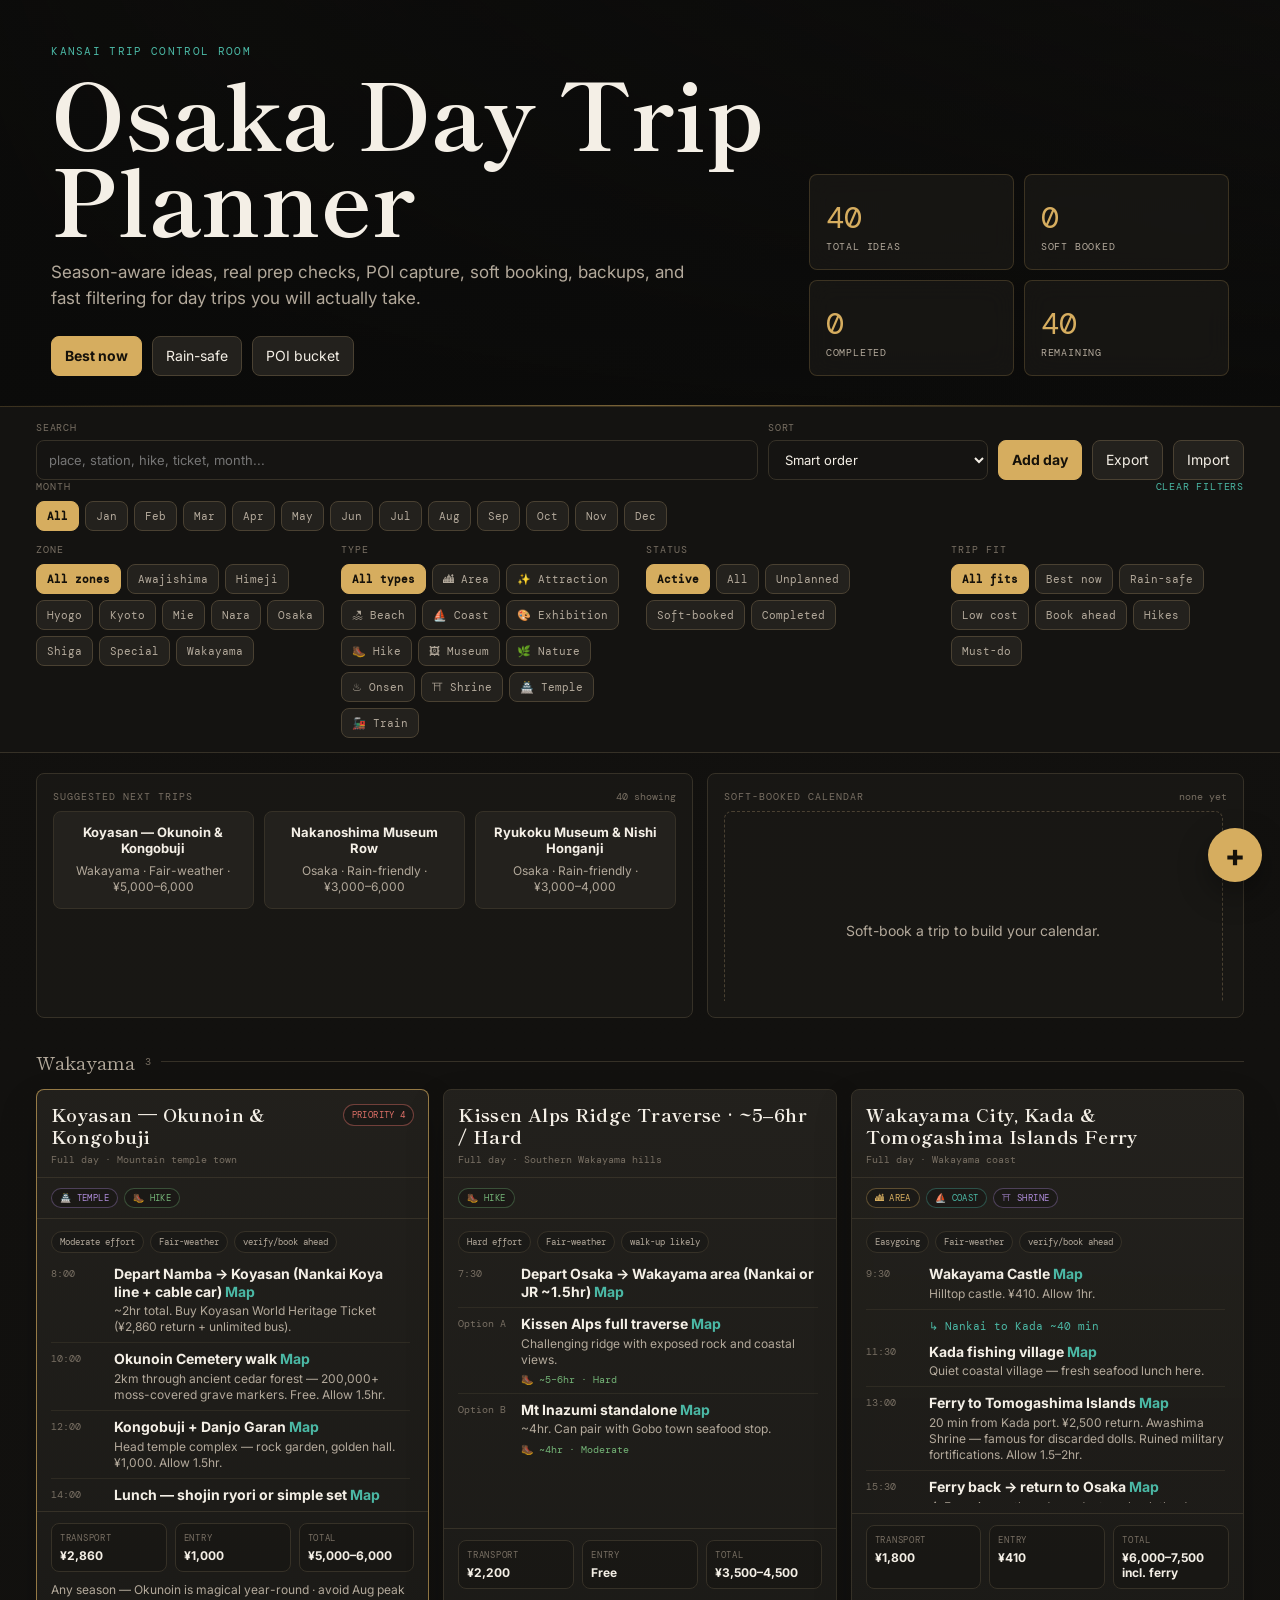
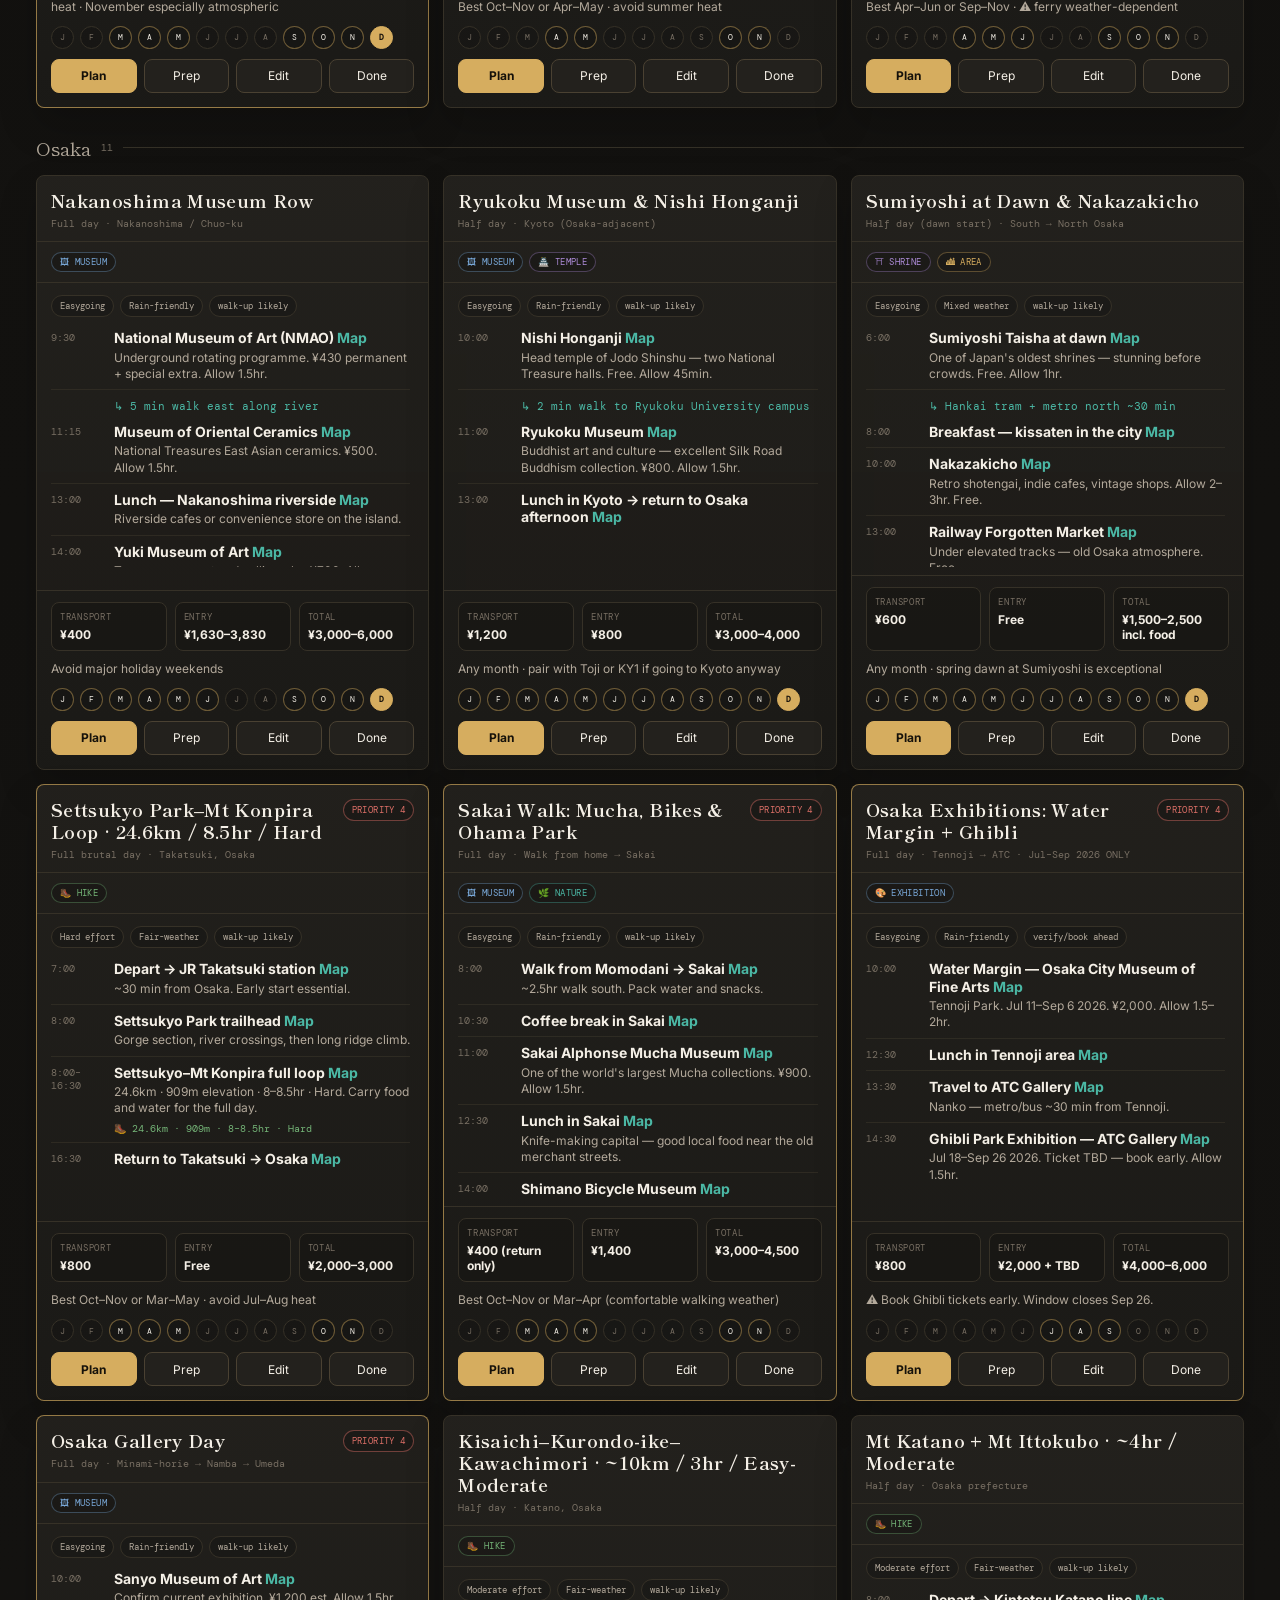
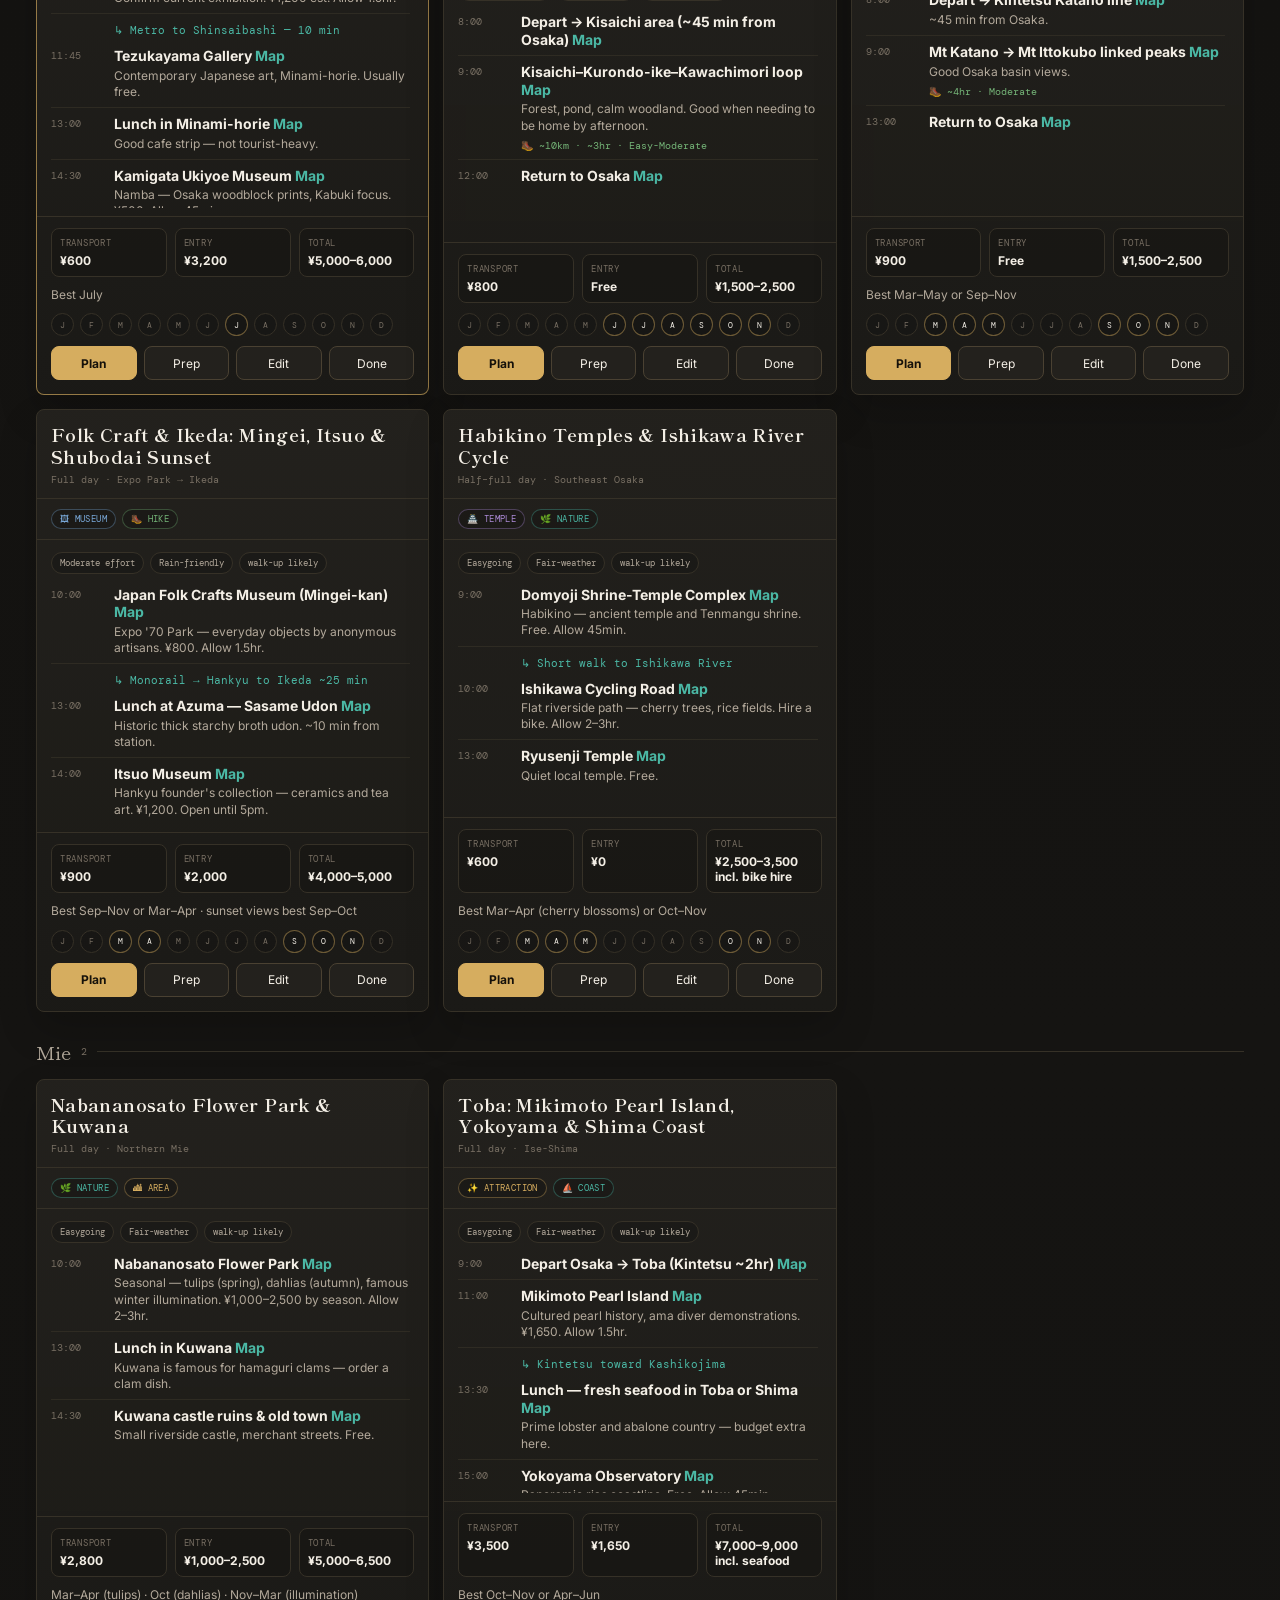
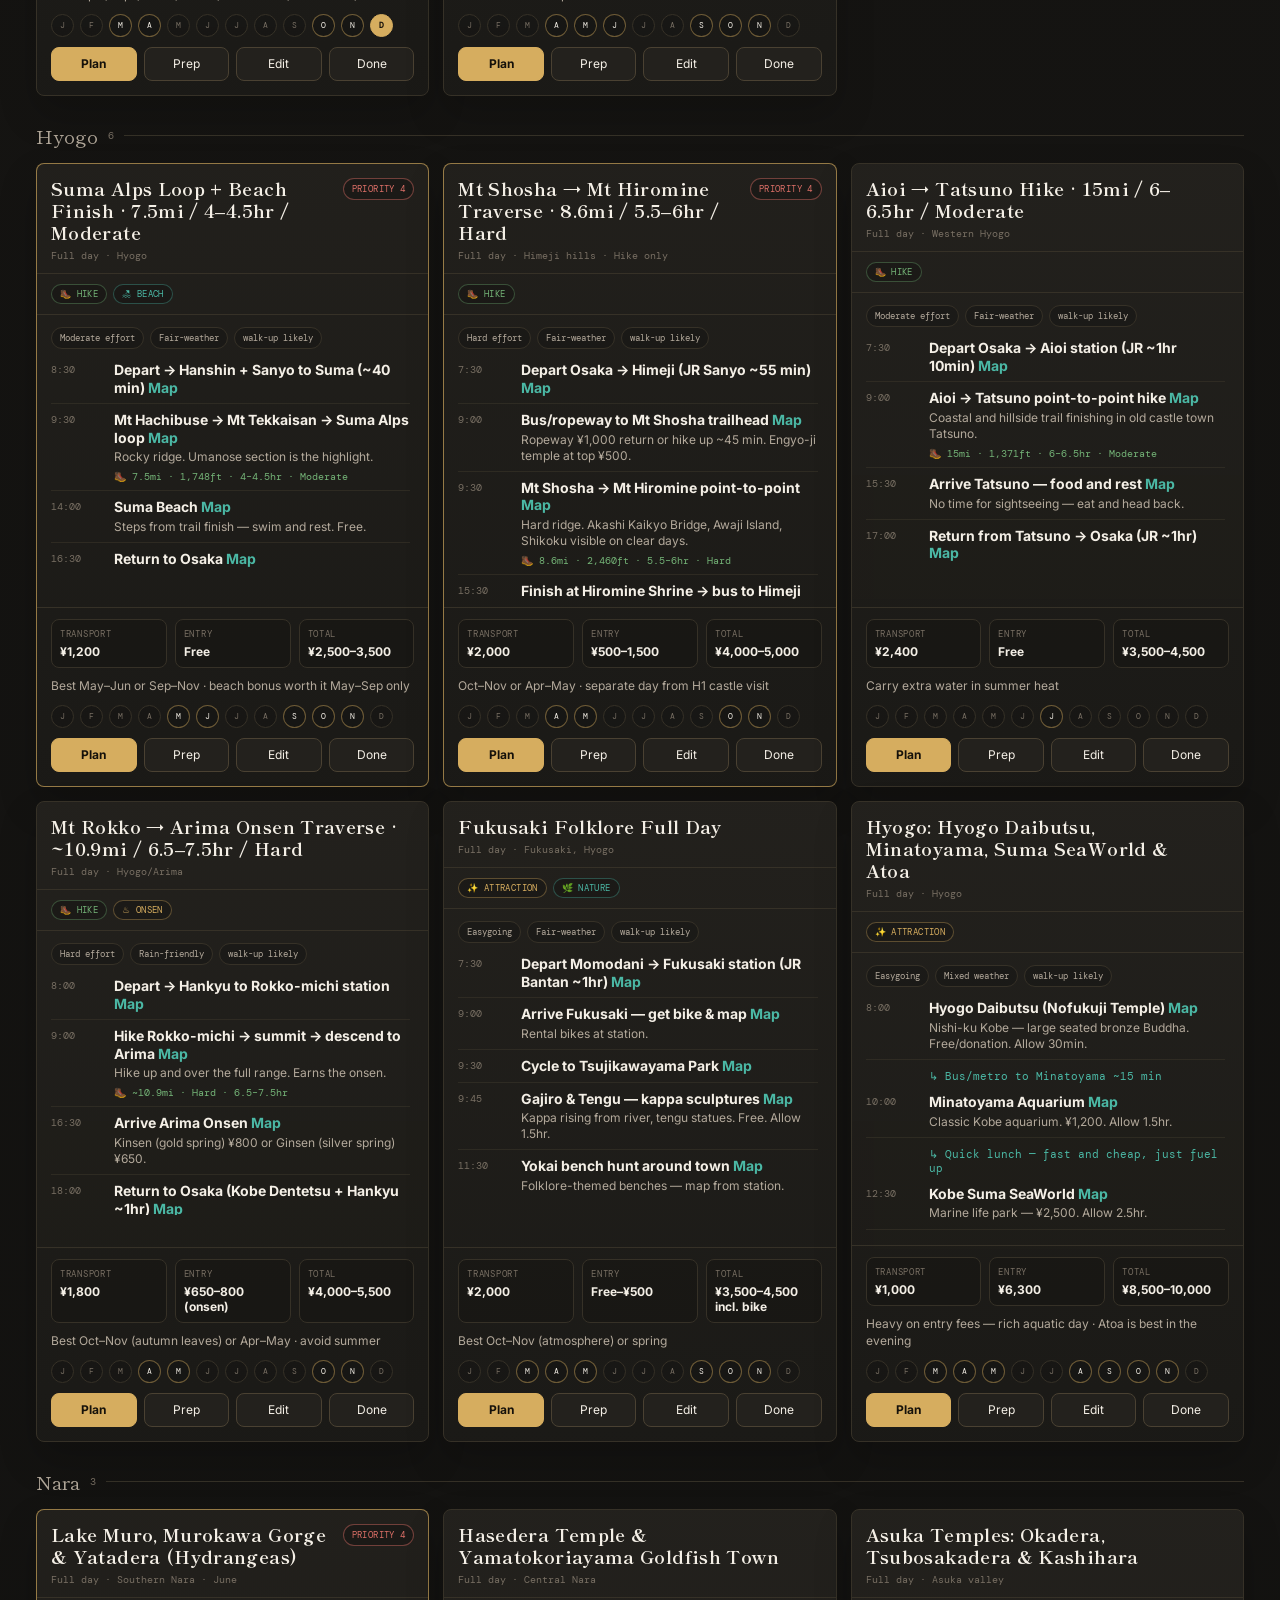
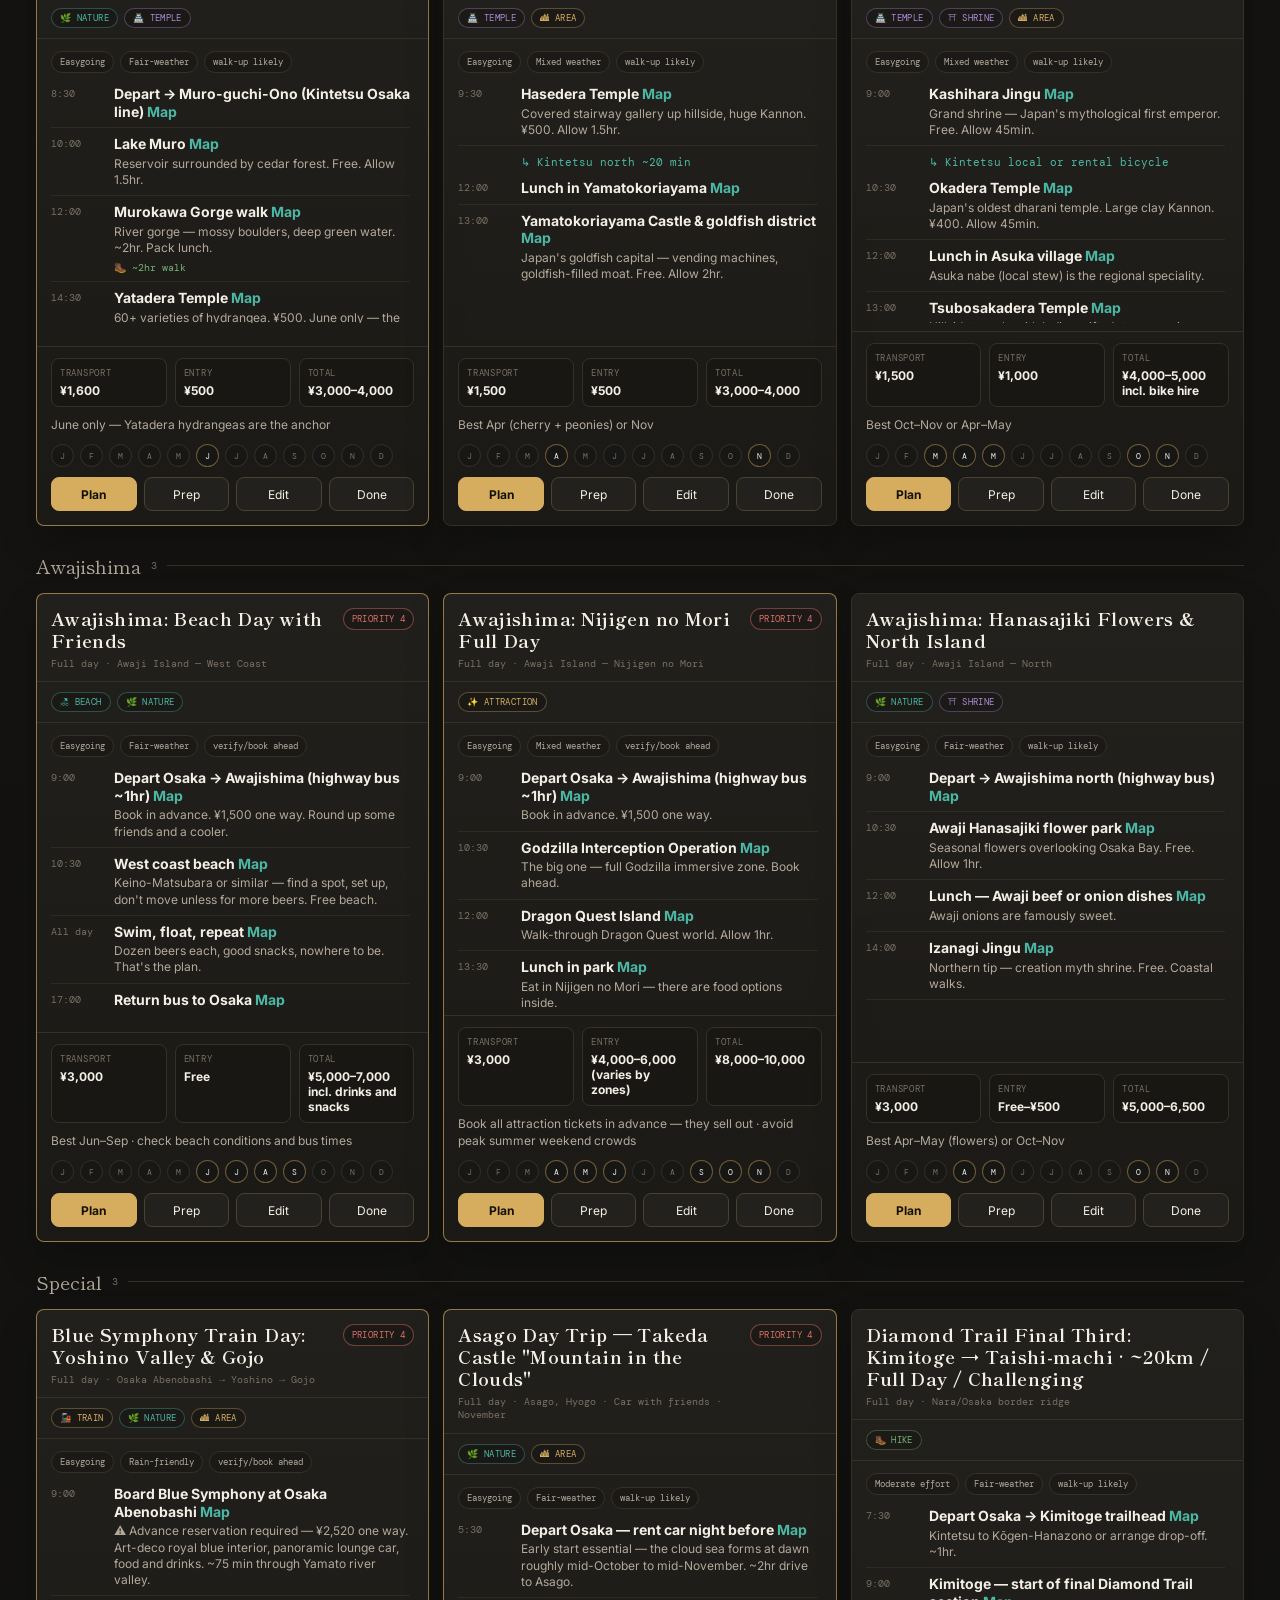
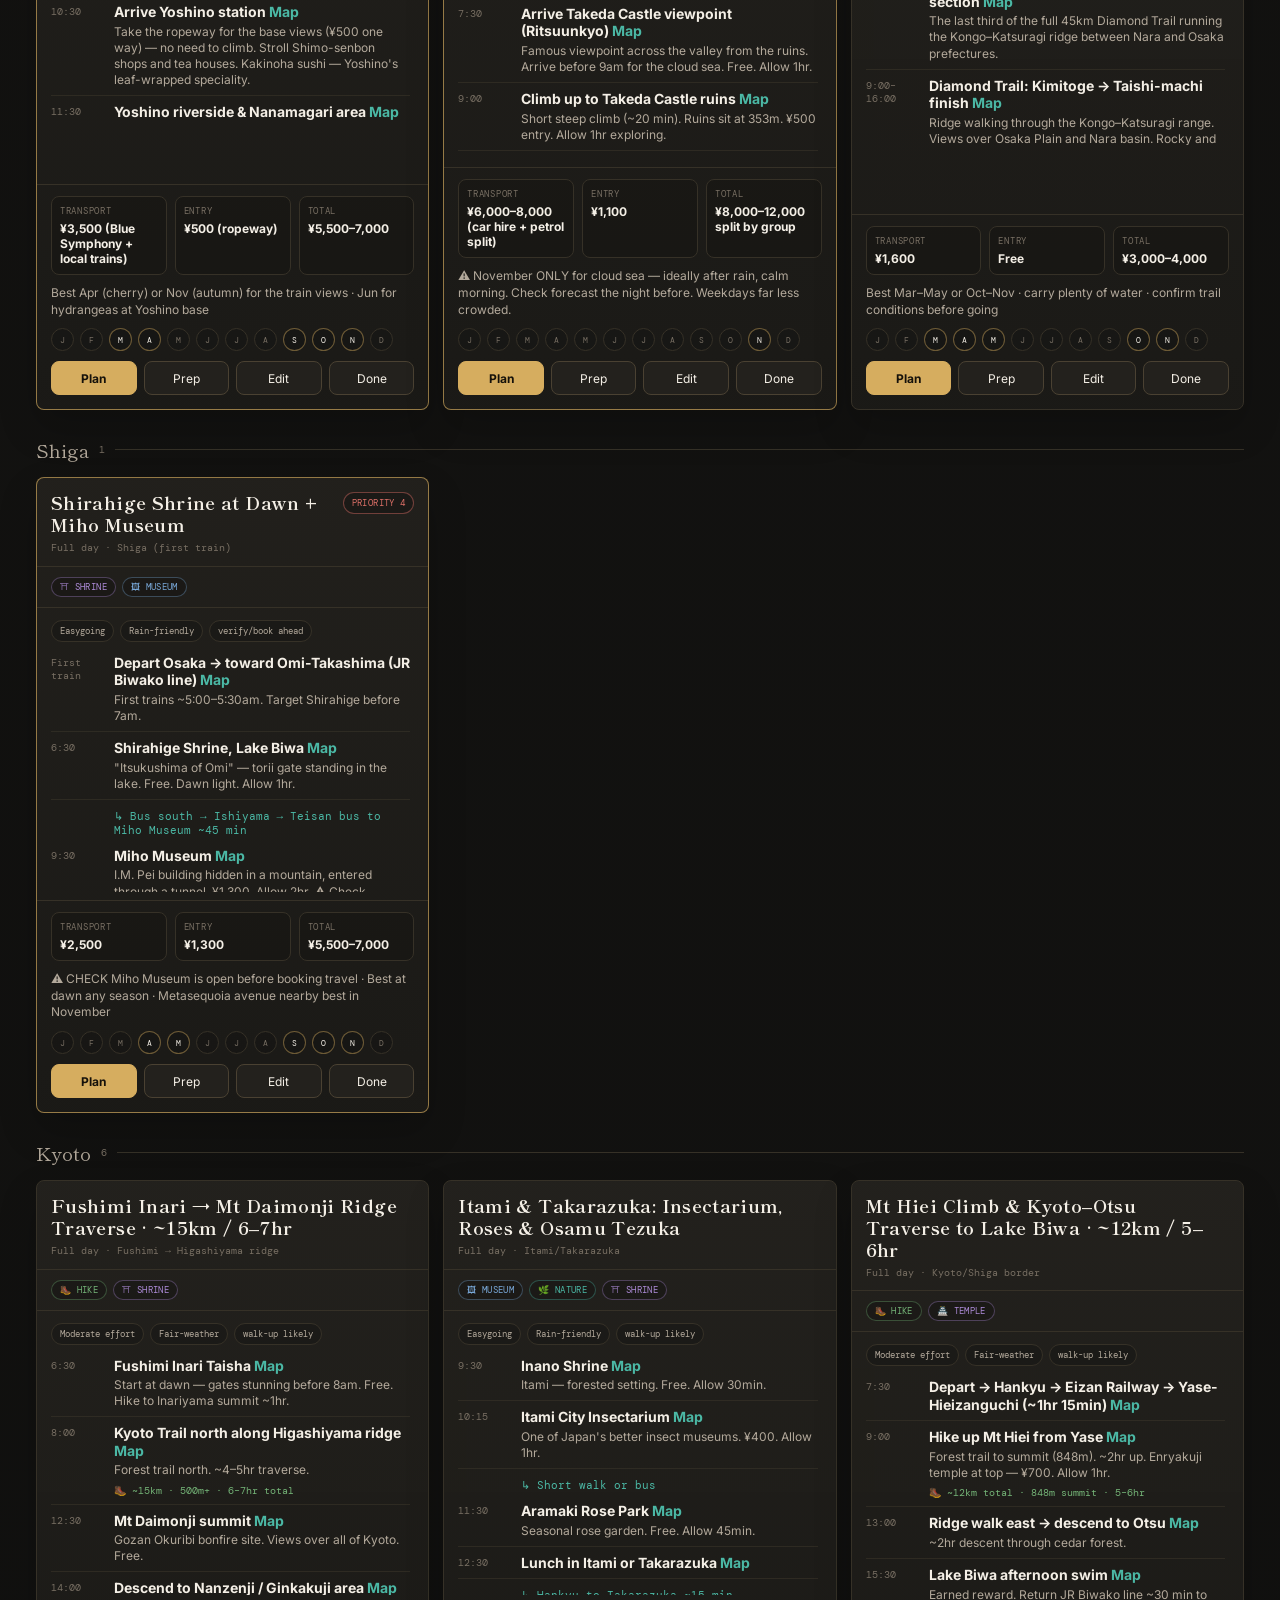
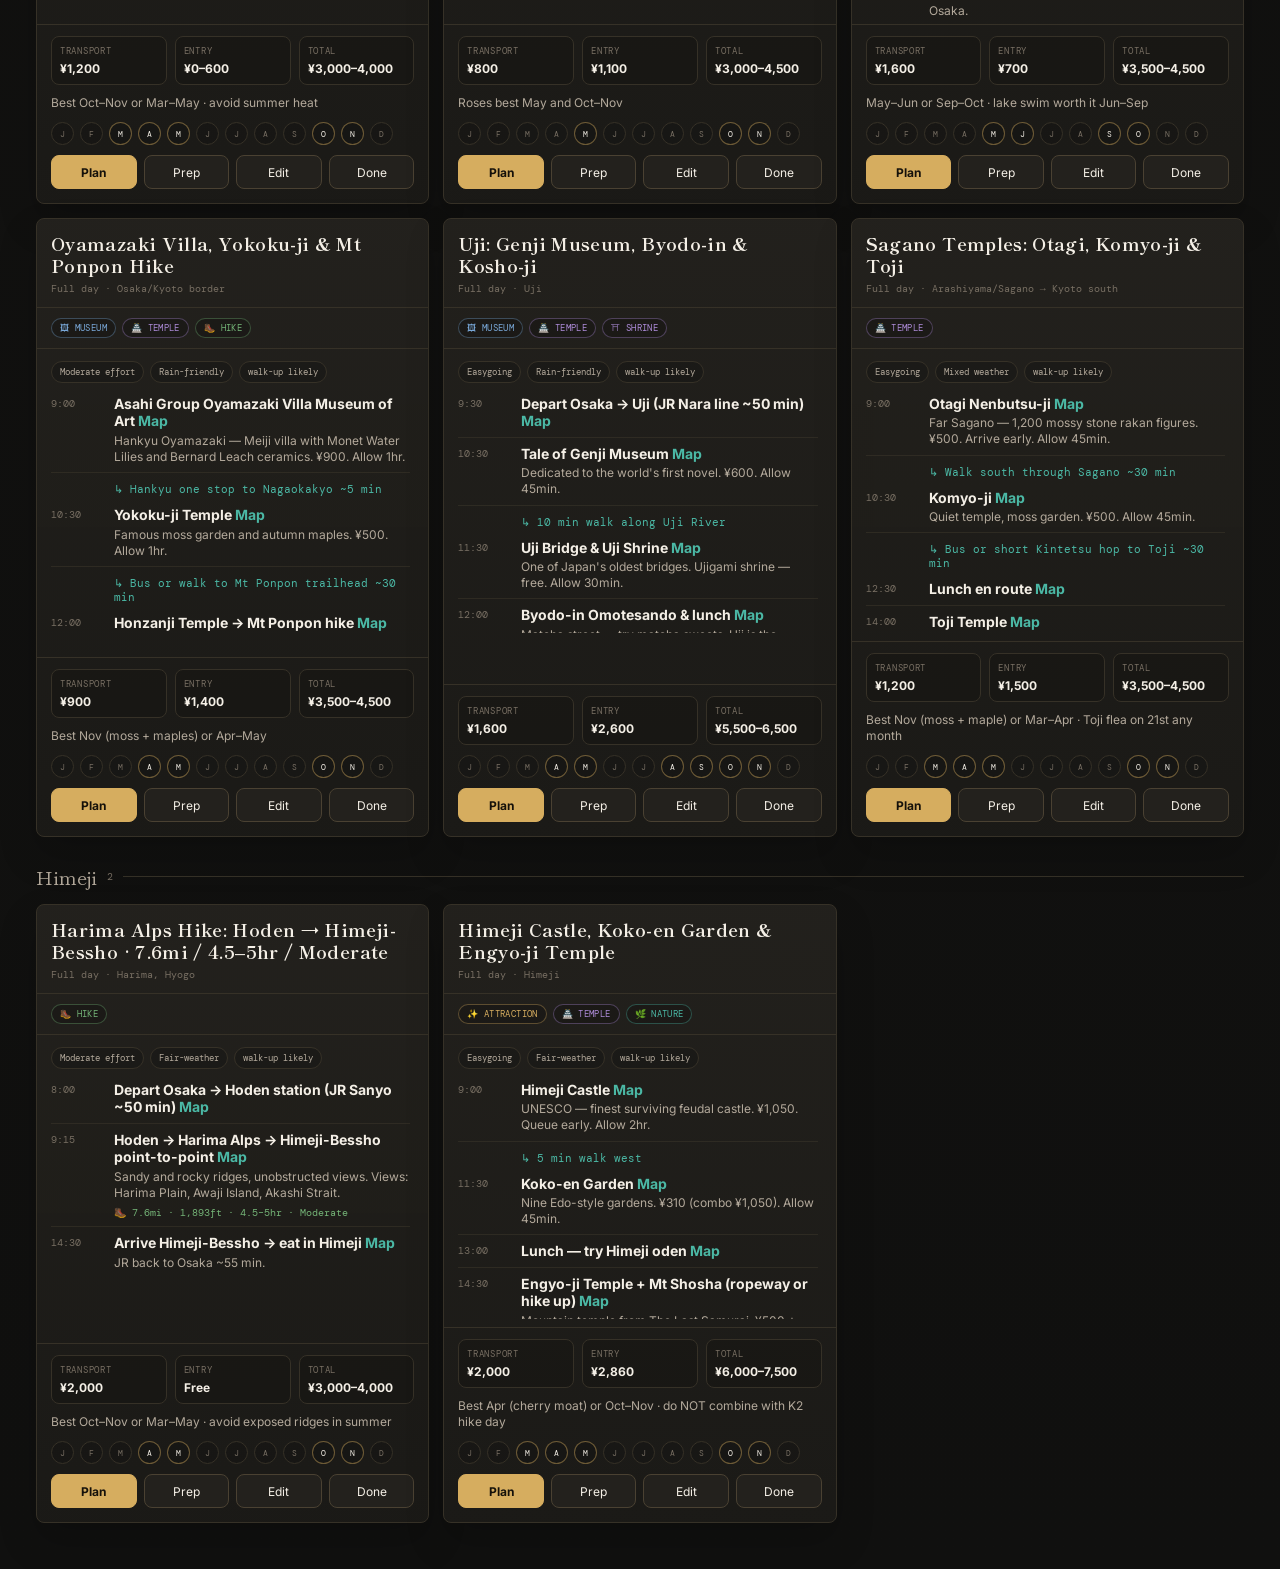
==== index.html @ b66e1c9a "Publish site at repository root" ====
<!doctype html>
<html lang="en">
<head>
  <meta charset="utf-8">
  <meta name="viewport" content="width=device-width, initial-scale=1">
  <title>Osaka Day Trip Planner</title>
  <meta name="description" content="A practical Osaka and Kansai day-trip planner with seasonal filters, prep checklists, POIs, backups, and calendar planning.">
  <link rel="preconnect" href="https://fonts.googleapis.com">
  <link rel="preconnect" href="https://fonts.gstatic.com" crossorigin>
  <link href="https://fonts.googleapis.com/css2?family=DM+Mono:wght@300;400;500&family=Inter:wght@400;500;600;700;800&family=Shippori+Mincho:wght@500;600;700&display=swap" rel="stylesheet">
  <link rel="stylesheet" href="./styles.css">
</head>
<body>
  <div class="app-shell">
    <header class="hero">
      <div class="hero-image" aria-hidden="true"></div>
      <div class="hero-content">
        <p class="eyebrow">Kansai trip control room</p>
        <h1>Osaka Day Trip Planner</h1>
        <p class="hero-copy">Season-aware ideas, real prep checks, POI capture, soft booking, backups, and fast filtering for day trips you will actually take.</p>
        <div class="hero-actions">
          <button class="btn primary" data-action="quick" data-quick="bestNow">Best now</button>
          <button class="btn" data-action="quick" data-quick="rainy">Rain-safe</button>
          <button class="btn" data-action="open-poi">POI bucket</button>
        </div>
      </div>
      <section class="hero-stats" aria-label="Trip stats">
        <div><span id="stat-total">0</span><small>Total ideas</small></div>
        <div><span id="stat-planned">0</span><small>Soft booked</small></div>
        <div><span id="stat-done">0</span><small>Completed</small></div>
        <div><span id="stat-left">0</span><small>Remaining</small></div>
      </section>
    </header>

    <main>
      <section class="toolbar" aria-label="Planner controls">
        <div class="search-row">
          <label class="search-box">
            <span>Search</span>
            <input id="searchInput" type="search" autocomplete="off" placeholder="place, station, hike, ticket, month...">
          </label>
          <label class="select-box">
            <span>Sort</span>
            <select id="sortSelect">
              <option value="smart">Smart order</option>
              <option value="priority">Priority</option>
              <option value="costLow">Cost low to high</option>
              <option value="costHigh">Cost high to low</option>
              <option value="difficulty">Difficulty</option>
              <option value="duration">Trip length</option>
              <option value="zone">Zone</option>
            </select>
          </label>
          <button class="btn primary" data-action="open-day">Add day</button>
          <button class="btn" data-action="export">Export</button>
          <label class="btn file-btn">
            Import
            <input id="importInput" type="file" accept="application/json,.json">
          </label>
        </div>

        <div class="filter-block">
          <div class="filter-head">
            <span>Month</span>
            <button class="text-btn" data-action="clear-filters">Clear filters</button>
          </div>
          <div class="pill-row" id="monthPills"></div>
        </div>
        <div class="filter-grid">
          <div class="filter-block">
            <div class="filter-head"><span>Zone</span></div>
            <div class="pill-row" id="zonePills"></div>
          </div>
          <div class="filter-block">
            <div class="filter-head"><span>Type</span></div>
            <div class="pill-row" id="tagPills"></div>
          </div>
          <div class="filter-block">
            <div class="filter-head"><span>Status</span></div>
            <div class="pill-row" id="statusPills"></div>
          </div>
          <div class="filter-block">
            <div class="filter-head"><span>Trip fit</span></div>
            <div class="pill-row" id="quickPills"></div>
          </div>
        </div>
      </section>

      <section class="dashboard-band">
        <div class="insight-panel">
          <div class="panel-title">
            <span>Suggested next trips</span>
            <small id="resultText"></small>
          </div>
          <div class="recommendations" id="recommendations"></div>
        </div>
        <div class="timeline-panel">
          <div class="panel-title">
            <span>Soft-booked calendar</span>
            <small id="calendarCount"></small>
          </div>
          <div class="timeline" id="timeline"></div>
        </div>
      </section>

      <section class="cards" id="cards" aria-live="polite"></section>
    </main>
  </div>

  <button class="fab" data-action="open-day" aria-label="Add day">+</button>

  <dialog class="modal" id="dayDialog">
    <form method="dialog" class="modal-panel wide" id="dayForm">
      <div class="modal-head">
        <div>
          <p class="eyebrow">Day plan</p>
          <h2 id="dayDialogTitle">Add day plan</h2>
        </div>
        <button class="icon-btn" value="cancel" aria-label="Close">×</button>
      </div>
      <input type="hidden" id="dayId">
      <div class="form-grid">
        <label>Title<input id="dayTitle" required placeholder="Namba walk and Dotonbori"></label>
        <label>Zone<input id="dayZone" required placeholder="Osaka"></label>
        <label>Duration<input id="dayDuration" placeholder="Full day"></label>
        <label>Tags<input id="dayTags" placeholder="museum, temple, nature"></label>
        <label>Transport estimate<input id="dayTransport" placeholder="¥1,200"></label>
        <label>Entry estimate<input id="dayFees" placeholder="¥2,000"></label>
        <label>Total estimate<input id="dayTotal" placeholder="¥4,000-5,000"></label>
        <label>Priority
          <select id="dayPriority">
            <option value="1">1 - someday</option>
            <option value="2">2 - normal</option>
            <option value="3">3 - strong</option>
            <option value="4">4 - must do</option>
            <option value="5">5 - urgent window</option>
          </select>
        </label>
        <label>Difficulty
          <select id="dayDifficulty">
            <option value="easy">Easy</option>
            <option value="moderate">Moderate</option>
            <option value="hard">Hard</option>
          </select>
        </label>
        <label>Weather fit
          <select id="dayRain">
            <option value="rain-friendly">Rain-friendly</option>
            <option value="mixed">Mixed</option>
            <option value="fair-weather">Fair-weather</option>
          </select>
        </label>
        <label>Tickets / reservations<input id="dayReservation" placeholder="walk-up likely, book ahead..."></label>
        <label>Hours<input id="dayHours" placeholder="Verify official hours before leaving"></label>
        <label>Closed days / risk<input id="dayClosed" placeholder="Check closed days and last entry"></label>
      </div>
      <fieldset>
        <legend>Best months</legend>
        <div class="month-checks" id="dayMonths"></div>
      </fieldset>
      <label class="full-label">Notes<textarea id="dayNote" rows="3" placeholder="Seasonal tips, links, why this matters..."></textarea></label>
      <div class="stops-head">
        <h3>Stops</h3>
        <button type="button" class="btn small" data-action="add-stop">Add stop</button>
      </div>
      <div class="stops-editor" id="stopsEditor"></div>
      <div class="modal-actions split">
        <button type="button" class="btn danger" data-action="delete-day" id="deleteDayBtn">Delete</button>
        <div>
          <button class="btn" value="cancel">Cancel</button>
          <button class="btn primary" value="default" type="submit">Save plan</button>
        </div>
      </div>
    </form>
  </dialog>

  <dialog class="modal" id="planDialog">
    <form method="dialog" class="modal-panel" id="planForm">
      <div class="modal-head">
        <div>
          <p class="eyebrow">Soft book</p>
          <h2 id="planTitle">Choose a date window</h2>
        </div>
        <button class="icon-btn" value="cancel" aria-label="Close">×</button>
      </div>
      <div class="form-grid compact">
        <label>Month<select id="planMonth"></select></label>
        <label>Year<select id="planYear"></select></label>
      </div>
      <label class="full-label">Trip note<input id="planNote" placeholder="weekday, friends, ticket drop, weather trigger..."></label>
      <div class="modal-actions">
        <button class="btn" value="cancel">Cancel</button>
        <button class="btn primary" value="default" type="submit">Soft book</button>
      </div>
    </form>
  </dialog>

  <dialog class="modal" id="poiDialog">
    <form method="dialog" class="modal-panel wide" id="poiForm">
      <div class="modal-head">
        <div>
          <p class="eyebrow">Capture loose ideas</p>
          <h2>POI Bucket</h2>
        </div>
        <button class="icon-btn" value="cancel" aria-label="Close">×</button>
      </div>
      <div class="poi-layout">
        <section>
          <div class="form-grid">
            <label>Name<input id="poiName" placeholder="Kamigawa Gallery"></label>
            <label>Type
              <select id="poiType">
                <option>museum</option><option>hike</option><option>temple</option><option>shrine</option>
                <option>nature</option><option>food</option><option>onsen</option><option>area</option><option>attraction</option>
              </select>
            </label>
            <label>Zone / area<input id="poiZone" placeholder="Osaka, Kyoto, Nara..."></label>
            <label>Maps link<input id="poiMaps" placeholder="https://maps.google.com/..."></label>
          </div>
          <label class="full-label">Notes<textarea id="poiNotes" rows="3" placeholder="hours, entry fee, why you saved it..."></textarea></label>
          <div class="modal-actions">
            <button type="button" class="btn" data-action="clear-poi">Clear</button>
            <button type="button" class="btn primary" data-action="save-poi">Save POI</button>
          </div>
        </section>
        <section>
          <div class="poi-list-head">
            <span id="poiCount">Saved POIs</span>
            <button type="button" class="btn small" data-action="build-from-pois" id="buildFromPoiBtn">Build day</button>
          </div>
          <div class="poi-list" id="poiList"></div>
        </section>
      </div>
    </form>
  </dialog>

  <dialog class="modal" id="detailDialog">
    <div class="modal-panel wide detail-panel">
      <div class="modal-head">
        <div>
          <p class="eyebrow" id="detailMeta">Trip detail</p>
          <h2 id="detailTitle"></h2>
        </div>
        <button class="icon-btn" data-action="close-detail" aria-label="Close">×</button>
      </div>
      <div id="detailBody"></div>
    </div>
  </dialog>

  <div class="toast" id="toast" role="status" aria-live="polite"></div>
  <script type="module" src="./app.js"></script>
</body>
</html>
---- styles.css ----
:root {
  --bg: #10100f;
  --bg-2: #151412;
  --surface: #1b1a17;
  --surface-2: #23211d;
  --surface-3: #2c2923;
  --ink: #f4efe6;
  --muted: #b3a99b;
  --faint: #786f63;
  --line: #363127;
  --line-2: #4a4132;
  --gold: #d6ad5f;
  --gold-2: #a9782f;
  --teal: #4bb8a5;
  --green: #74b477;
  --red: #dc6f67;
  --blue: #79a8d8;
  --violet: #ad8bd8;
  --shadow: rgba(0, 0, 0, .35);
  --radius: 8px;
  color-scheme: dark;
}

* { box-sizing: border-box; }

html {
  scroll-behavior: smooth;
}

body {
  margin: 0;
  min-height: 100vh;
  background:
    radial-gradient(circle at 0 0, rgba(214, 173, 95, .12), transparent 28rem),
    linear-gradient(180deg, #11100e 0%, #151412 38%, #10100f 100%);
  color: var(--ink);
  font-family: Inter, system-ui, -apple-system, BlinkMacSystemFont, "Segoe UI", sans-serif;
  font-size: 14px;
  letter-spacing: 0;
  overflow-x: hidden;
}

button, input, select, textarea {
  font: inherit;
}

button, select, input[type="checkbox"] {
  cursor: pointer;
}

a {
  color: var(--teal);
  text-decoration: none;
}

a:hover {
  text-decoration: underline;
}

.app-shell {
  min-height: 100vh;
}

.hero {
  position: relative;
  display: grid;
  grid-template-columns: minmax(0, 1fr) minmax(250px, 420px);
  gap: 28px;
  min-height: 360px;
  padding: 44px clamp(18px, 4vw, 56px) 30px;
  overflow: hidden;
  border-bottom: 1px solid rgba(214, 173, 95, .2);
  max-width: 100vw;
}

.hero::after {
  content: "";
  position: absolute;
  inset: auto 0 0;
  height: 1px;
  background: linear-gradient(90deg, transparent, rgba(214, 173, 95, .55), transparent);
}

.hero-image {
  position: absolute;
  inset: 0;
  background:
    linear-gradient(90deg, rgba(16, 16, 15, .96) 0%, rgba(16, 16, 15, .78) 38%, rgba(16, 16, 15, .5) 100%),
    linear-gradient(0deg, rgba(16, 16, 15, .88), rgba(16, 16, 15, .12)),
    url("https://images.unsplash.com/photo-1590559899731-a382839e5549?auto=format&fit=crop&w=1800&q=80") center / cover;
  filter: saturate(.9) contrast(1.05);
  transform: scale(1.02);
}

.hero-content, .hero-stats {
  position: relative;
  z-index: 1;
  min-width: 0;
}

.hero-content {
  align-self: end;
  width: 100%;
  max-width: min(850px, 100%);
}

.eyebrow {
  margin: 0 0 10px;
  color: var(--teal);
  font-family: "DM Mono", monospace;
  font-size: 11px;
  letter-spacing: .12em;
  text-transform: uppercase;
}

h1, h2, h3 {
  margin: 0;
}

h1 {
  max-width: 760px;
  font-family: "Shippori Mincho", serif;
  font-size: clamp(42px, 8vw, 92px);
  line-height: .94;
  font-weight: 700;
  color: var(--ink);
}

h2 {
  font-size: 22px;
  line-height: 1.15;
}

h3 {
  font-size: 13px;
  letter-spacing: .02em;
}

.hero-copy {
  max-width: 650px;
  margin: 18px 0 0;
  color: var(--muted);
  font-size: 17px;
  line-height: 1.55;
  overflow-wrap: break-word;
}

.hero-actions {
  display: flex;
  flex-wrap: wrap;
  gap: 10px;
  margin-top: 24px;
}

.hero-stats {
  align-self: end;
  display: grid;
  grid-template-columns: repeat(2, minmax(0, 1fr));
  gap: 10px;
}

.hero-stats div {
  min-height: 96px;
  display: flex;
  flex-direction: column;
  justify-content: flex-end;
  padding: 16px;
  border: 1px solid rgba(214, 173, 95, .2);
  border-radius: var(--radius);
  background: rgba(27, 26, 23, .72);
  backdrop-filter: blur(12px);
}

.hero-stats span {
  font-family: "DM Mono", monospace;
  font-size: 30px;
  line-height: 1;
  color: var(--gold);
}

.hero-stats small {
  margin-top: 7px;
  color: var(--muted);
  font-family: "DM Mono", monospace;
  font-size: 10px;
  letter-spacing: .08em;
  text-transform: uppercase;
}

main {
  padding: 0 clamp(14px, 3vw, 36px) 46px;
  max-width: 100vw;
  overflow-x: hidden;
}

.toolbar {
  position: relative;
  z-index: 20;
  margin: 0 calc(clamp(14px, 3vw, 36px) * -1);
  padding: 14px clamp(14px, 3vw, 36px);
  background: rgba(21, 20, 18, .92);
  border-bottom: 1px solid var(--line);
  backdrop-filter: blur(14px);
}

.search-row {
  display: grid;
  grid-template-columns: minmax(220px, 1fr) minmax(160px, 220px) auto auto auto;
  gap: 10px;
  align-items: end;
}

.search-row > *, .filter-grid > *, .dashboard-band > *, .cards > * {
  min-width: 0;
}

.search-box, .select-box, .form-grid label, .full-label {
  display: grid;
  gap: 6px;
  color: var(--faint);
  font-family: "DM Mono", monospace;
  font-size: 10px;
  letter-spacing: .08em;
  text-transform: uppercase;
}

input, select, textarea {
  width: 100%;
  min-height: 40px;
  border: 1px solid var(--line);
  border-radius: var(--radius);
  background: #151412;
  color: var(--ink);
  padding: 10px 12px;
  outline: none;
  font-family: Inter, system-ui, sans-serif;
  font-size: 13px;
  letter-spacing: 0;
}

textarea {
  resize: vertical;
  min-height: 86px;
  line-height: 1.45;
}

input:focus, select:focus, textarea:focus {
  border-color: var(--gold);
  box-shadow: 0 0 0 3px rgba(214, 173, 95, .12);
}

.btn, .pill, .text-btn, .icon-btn {
  border: 1px solid var(--line-2);
  border-radius: var(--radius);
  color: var(--ink);
  background: var(--surface-2);
  min-height: 40px;
  padding: 9px 13px;
  transition: transform .16s ease, border-color .16s ease, background .16s ease, color .16s ease;
}

.btn:hover, .pill:hover, .icon-btn:hover {
  border-color: var(--gold-2);
  transform: translateY(-1px);
}

.btn.primary, .pill.active {
  background: var(--gold);
  color: #15110a;
  border-color: var(--gold);
  font-weight: 700;
}

.btn.danger {
  color: var(--red);
}

.btn.danger:hover {
  background: rgba(220, 111, 103, .12);
  border-color: var(--red);
}

.btn.small {
  min-height: 32px;
  padding: 5px 10px;
  font-size: 12px;
}

.file-btn {
  position: relative;
  display: inline-flex;
  align-items: center;
  justify-content: center;
}

.file-btn input {
  position: absolute;
  inset: 0;
  opacity: 0;
}

.text-btn {
  min-height: auto;
  padding: 0;
  border: 0;
  background: transparent;
  color: var(--teal);
  font-family: "DM Mono", monospace;
  font-size: 10px;
  letter-spacing: .08em;
  text-transform: uppercase;
}

.icon-btn {
  width: 38px;
  height: 38px;
  min-height: 38px;
  display: inline-grid;
  place-items: center;
  padding: 0;
  font-size: 22px;
  line-height: 1;
}

.filter-grid {
  display: grid;
  grid-template-columns: repeat(4, minmax(0, 1fr));
  gap: 12px;
  margin-top: 12px;
}

.filter-block {
  min-width: 0;
}

.filter-head, .panel-title, .poi-list-head, .stops-head {
  display: flex;
  align-items: center;
  justify-content: space-between;
  gap: 10px;
  margin-bottom: 8px;
}

.filter-head span, .panel-title span, .poi-list-head span {
  color: var(--faint);
  font-family: "DM Mono", monospace;
  font-size: 10px;
  letter-spacing: .1em;
  text-transform: uppercase;
}

.panel-title small, #resultText, #calendarCount {
  color: var(--faint);
  font-family: "DM Mono", monospace;
  font-size: 10px;
}

.pill-row {
  display: flex;
  flex-wrap: wrap;
  gap: 6px;
}

.pill {
  min-height: 30px;
  padding: 5px 10px;
  color: var(--muted);
  font-family: "DM Mono", monospace;
  font-size: 11px;
  white-space: nowrap;
}

.pill.subtle {
  color: var(--faint);
}

.dashboard-band {
  display: grid;
  grid-template-columns: minmax(0, 1.1fr) minmax(300px, .9fr);
  gap: 14px;
  padding: 20px 0 10px;
}

.insight-panel, .timeline-panel {
  min-width: 0;
  padding: 16px;
  border: 1px solid var(--line);
  border-radius: var(--radius);
  background: rgba(27, 26, 23, .72);
}

.recommendations {
  display: grid;
  grid-template-columns: repeat(3, minmax(0, 1fr));
  gap: 10px;
}

.rec {
  min-width: 0;
  border: 1px solid var(--line);
  border-radius: var(--radius);
  background: var(--surface-2);
  padding: 12px;
}

.rec strong {
  display: block;
  color: var(--ink);
  font-size: 13px;
  line-height: 1.25;
}

.rec span {
  display: block;
  margin-top: 7px;
  color: var(--muted);
  font-size: 12px;
  line-height: 1.35;
}

.timeline {
  display: grid;
  gap: 8px;
  max-height: 190px;
  overflow: auto;
  padding-right: 4px;
}

.timeline-item {
  display: grid;
  grid-template-columns: 74px 1fr auto;
  gap: 10px;
  align-items: center;
  padding: 10px;
  border: 1px solid var(--line);
  border-radius: var(--radius);
  background: var(--surface-2);
}

.timeline-date {
  color: var(--gold);
  font-family: "DM Mono", monospace;
  font-size: 11px;
}

.timeline-title {
  min-width: 0;
  overflow: hidden;
  text-overflow: ellipsis;
  white-space: nowrap;
  font-weight: 600;
}

.cards {
  display: grid;
  grid-template-columns: repeat(auto-fill, minmax(330px, 1fr));
  gap: 14px;
  padding-top: 8px;
}

.zone-heading {
  grid-column: 1 / -1;
  display: flex;
  align-items: center;
  gap: 10px;
  margin-top: 12px;
  color: var(--muted);
  font-family: "Shippori Mincho", serif;
  font-size: 19px;
}

.zone-heading::after {
  content: "";
  flex: 1;
  height: 1px;
  background: var(--line);
}

.zone-heading small {
  color: var(--faint);
  font-family: "DM Mono", monospace;
  font-size: 10px;
}

.trip-card {
  position: relative;
  display: grid;
  grid-template-rows: auto auto 1fr auto;
  min-height: 430px;
  border: 1px solid var(--line);
  border-radius: var(--radius);
  background: linear-gradient(180deg, rgba(35, 33, 29, .96), rgba(27, 26, 23, .98));
  overflow: hidden;
  box-shadow: 0 18px 38px rgba(0, 0, 0, .18);
}

.trip-card.must {
  border-color: rgba(214, 173, 95, .65);
}

.trip-card.completed {
  opacity: .62;
}

.trip-card-head {
  display: grid;
  grid-template-columns: minmax(0, 1fr) auto;
  gap: 12px;
  padding: 14px 14px 11px;
  border-bottom: 1px solid var(--line);
}

.trip-title {
  margin: 0;
  color: var(--ink);
  font-family: "Shippori Mincho", serif;
  font-size: 18px;
  line-height: 1.22;
}

.trip-sub {
  margin-top: 5px;
  color: var(--faint);
  font-family: "DM Mono", monospace;
  font-size: 10px;
  line-height: 1.35;
}

.status-stack {
  display: grid;
  gap: 6px;
  justify-items: end;
  align-content: start;
}

.status-chip, .tag, .mini-chip {
  display: inline-flex;
  align-items: center;
  gap: 5px;
  width: max-content;
  max-width: 100%;
  border: 1px solid var(--line);
  border-radius: 999px;
  color: var(--muted);
  background: rgba(16, 16, 15, .3);
  font-family: "DM Mono", monospace;
  font-size: 9px;
  letter-spacing: .04em;
  text-transform: uppercase;
  white-space: nowrap;
}

.status-chip {
  padding: 4px 8px;
}

.status-chip.planned {
  color: var(--green);
  border-color: rgba(116, 180, 119, .45);
}

.status-chip.done {
  color: var(--gold);
  border-color: rgba(214, 173, 95, .45);
}

.status-chip.warn {
  color: var(--red);
  border-color: rgba(220, 111, 103, .45);
}

.trip-tags, .meta-grid, .month-row {
  display: flex;
  flex-wrap: wrap;
  gap: 6px;
}

.trip-tags {
  padding: 10px 14px;
  border-bottom: 1px solid var(--line);
}

.tag {
  padding: 3px 8px;
}

.tag.hike { color: var(--green); border-color: rgba(116, 180, 119, .35); }
.tag.museum, .tag.exhibition { color: var(--blue); border-color: rgba(121, 168, 216, .35); }
.tag.temple, .tag.shrine { color: var(--violet); border-color: rgba(173, 139, 216, .35); }
.tag.nature, .tag.beach, .tag.coast { color: var(--teal); border-color: rgba(75, 184, 165, .35); }
.tag.attraction, .tag.area, .tag.food, .tag.onsen, .tag.train { color: var(--gold); border-color: rgba(214, 173, 95, .35); }

.trip-body {
  padding: 12px 14px 8px;
}

.meta-grid {
  margin-bottom: 12px;
}

.mini-chip {
  padding: 4px 8px;
  text-transform: none;
  letter-spacing: 0;
}

.stop-list {
  display: grid;
  gap: 7px;
  max-height: 238px;
  overflow: auto;
  padding-right: 4px;
}

.stop {
  display: grid;
  grid-template-columns: 54px 1fr;
  gap: 9px;
  padding-bottom: 7px;
  border-bottom: 1px solid rgba(54, 49, 39, .7);
}

.stop:last-child {
  border-bottom: 0;
}

.stop-time {
  color: var(--faint);
  font-family: "DM Mono", monospace;
  font-size: 10px;
  padding-top: 2px;
}

.stop-name {
  font-weight: 700;
  color: var(--ink);
  line-height: 1.25;
}

.stop-note {
  margin-top: 3px;
  color: var(--muted);
  font-size: 12px;
  line-height: 1.35;
}

.transit {
  color: var(--teal);
  font-family: "DM Mono", monospace;
  font-size: 11px;
  padding: 2px 0 3px 63px;
}

.trail {
  display: inline-flex;
  margin-top: 5px;
  color: var(--green);
  font-family: "DM Mono", monospace;
  font-size: 10px;
}

.trip-footer {
  display: grid;
  gap: 10px;
  padding: 11px 14px 14px;
  border-top: 1px solid var(--line);
}

.cost-row {
  display: grid;
  grid-template-columns: repeat(3, minmax(0, 1fr));
  gap: 8px;
}

.cost-row div {
  min-width: 0;
  padding: 8px;
  border: 1px solid var(--line);
  border-radius: var(--radius);
  background: rgba(16, 16, 15, .32);
}

.cost-row span {
  display: block;
  color: var(--faint);
  font-family: "DM Mono", monospace;
  font-size: 9px;
  letter-spacing: .08em;
  text-transform: uppercase;
}

.cost-row strong {
  display: block;
  margin-top: 4px;
  overflow-wrap: anywhere;
  font-size: 12px;
}

.card-actions {
  display: grid;
  grid-template-columns: repeat(4, minmax(0, 1fr));
  gap: 7px;
}

.card-actions .btn {
  min-height: 34px;
  padding: 6px 8px;
  font-size: 12px;
}

.month-row {
  align-items: center;
}

.month-dot {
  width: 23px;
  height: 23px;
  display: inline-grid;
  place-items: center;
  border: 1px solid var(--line);
  border-radius: 50%;
  color: var(--faint);
  background: rgba(16, 16, 15, .3);
  font-family: "DM Mono", monospace;
  font-size: 8px;
}

.month-dot.best {
  color: var(--ink);
  border-color: rgba(214, 173, 95, .45);
}

.month-dot.now {
  background: var(--gold);
  border-color: var(--gold);
  color: #17120b;
  font-weight: 700;
}

.note-line {
  color: var(--muted);
  font-size: 12px;
  line-height: 1.4;
}

.empty-state {
  grid-column: 1 / -1;
  display: grid;
  place-items: center;
  min-height: 240px;
  border: 1px dashed var(--line-2);
  border-radius: var(--radius);
  color: var(--muted);
  text-align: center;
}

.fab {
  position: fixed;
  right: 18px;
  bottom: 18px;
  z-index: 30;
  width: 54px;
  height: 54px;
  border: 0;
  border-radius: 50%;
  background: var(--gold);
  color: #15110a;
  font-size: 30px;
  font-weight: 800;
  box-shadow: 0 12px 30px rgba(0, 0, 0, .35);
}

.modal {
  width: min(100vw - 28px, 980px);
  border: 0;
  padding: 0;
  background: transparent;
  color: var(--ink);
}

.modal::backdrop {
  background: rgba(0, 0, 0, .72);
  backdrop-filter: blur(8px);
}

.modal-panel {
  width: min(100%, 560px);
  margin: 0 auto;
  border: 1px solid var(--line-2);
  border-radius: var(--radius);
  background: var(--surface);
  box-shadow: 0 30px 80px rgba(0, 0, 0, .42);
  padding: 18px;
  max-height: 88vh;
  overflow: auto;
}

.modal-panel.wide {
  width: min(100%, 980px);
}

.modal-head {
  display: flex;
  align-items: flex-start;
  justify-content: space-between;
  gap: 14px;
  margin-bottom: 18px;
}

.form-grid {
  display: grid;
  grid-template-columns: repeat(2, minmax(0, 1fr));
  gap: 12px;
}

.form-grid.compact {
  grid-template-columns: repeat(2, minmax(0, 1fr));
}

.full-label {
  margin-top: 12px;
}

fieldset {
  margin: 14px 0 0;
  border: 1px solid var(--line);
  border-radius: var(--radius);
  padding: 12px;
}

legend {
  color: var(--faint);
  font-family: "DM Mono", monospace;
  font-size: 10px;
  letter-spacing: .08em;
  text-transform: uppercase;
  padding: 0 6px;
}

.month-checks {
  display: grid;
  grid-template-columns: repeat(12, minmax(0, 1fr));
  gap: 6px;
}

.month-checks label {
  display: grid;
  gap: 5px;
  justify-items: center;
  color: var(--muted);
  font-family: "DM Mono", monospace;
  font-size: 9px;
}

.month-checks input {
  width: 17px;
  min-height: 17px;
}

.stops-head {
  margin-top: 16px;
}

.stops-editor {
  display: grid;
  gap: 8px;
}

.stop-edit-row {
  display: grid;
  grid-template-columns: 82px 1fr 1.7fr auto;
  gap: 7px;
  align-items: start;
}

.stop-edit-row input {
  min-height: 36px;
  padding: 8px 9px;
}

.modal-actions {
  display: flex;
  justify-content: flex-end;
  gap: 8px;
  margin-top: 16px;
}

.modal-actions.split {
  justify-content: space-between;
}

.modal-actions.split > div {
  display: flex;
  gap: 8px;
}

.poi-layout {
  display: grid;
  grid-template-columns: minmax(0, .9fr) minmax(300px, 1.1fr);
  gap: 18px;
}

.poi-list {
  display: grid;
  gap: 8px;
  max-height: 470px;
  overflow: auto;
  padding-right: 4px;
}

.poi-item {
  display: grid;
  grid-template-columns: auto 1fr auto;
  gap: 9px;
  align-items: start;
  padding: 10px;
  border: 1px solid var(--line);
  border-radius: var(--radius);
  background: var(--surface-2);
}

.poi-item input {
  width: 17px;
  min-height: 17px;
  margin-top: 2px;
}

.poi-name {
  font-weight: 700;
}

.poi-meta {
  margin-top: 4px;
  color: var(--muted);
  font-size: 12px;
  line-height: 1.4;
}

.detail-panel h2 {
  font-family: "Shippori Mincho", serif;
  font-size: clamp(24px, 4vw, 40px);
}

.detail-grid {
  display: grid;
  grid-template-columns: minmax(0, 1.15fr) minmax(280px, .85fr);
  gap: 16px;
}

.detail-section {
  border-top: 1px solid var(--line);
  padding-top: 12px;
  margin-top: 12px;
}

.prep-list {
  display: grid;
  gap: 8px;
}

.prep-item {
  display: grid;
  grid-template-columns: 18px 1fr;
  gap: 8px;
  color: var(--muted);
  line-height: 1.35;
}

.prep-item::before {
  content: "";
  width: 15px;
  height: 15px;
  margin-top: 2px;
  border-radius: 4px;
  border: 1px solid var(--line-2);
  background: rgba(16, 16, 15, .35);
}

.toast {
  position: fixed;
  left: 50%;
  bottom: 20px;
  z-index: 80;
  transform: translate(-50%, 20px);
  opacity: 0;
  pointer-events: none;
  max-width: min(520px, calc(100vw - 28px));
  padding: 11px 14px;
  border: 1px solid rgba(214, 173, 95, .5);
  border-radius: var(--radius);
  background: rgba(27, 26, 23, .96);
  color: var(--ink);
  box-shadow: 0 18px 40px var(--shadow);
  transition: opacity .18s ease, transform .18s ease;
}

.toast.show {
  opacity: 1;
  transform: translate(-50%, 0);
}

@media (max-width: 1080px) {
  .hero {
    grid-template-columns: 1fr;
  }

  .hero-stats {
    grid-template-columns: repeat(4, minmax(0, 1fr));
  }

  .search-row {
    grid-template-columns: minmax(220px, 1fr) minmax(160px, 220px) repeat(3, auto);
  }

  .filter-grid {
    grid-template-columns: repeat(2, minmax(0, 1fr));
  }

  .dashboard-band {
    grid-template-columns: 1fr;
  }
}

@media (max-width: 780px) {
  .hero {
    min-height: 520px;
    padding: 34px 16px 22px;
    overflow: hidden;
  }

  .hero-image {
    background:
      linear-gradient(180deg, rgba(16, 16, 15, .52), rgba(16, 16, 15, .98) 72%),
      url("https://images.unsplash.com/photo-1590559899731-a382839e5549?auto=format&fit=crop&w=1100&q=80") center / cover;
  }

  .hero-stats {
    grid-template-columns: repeat(2, minmax(0, 1fr));
  }

  .toolbar {
    position: static;
  }

  .search-row, .filter-grid, .recommendations, .form-grid, .poi-layout, .detail-grid {
    grid-template-columns: 1fr;
  }

  .hero-copy {
    width: min(100%, 340px);
    max-width: 340px;
    font-size: 16px;
  }

  .hero-content {
    max-width: 340px;
  }

  .cards {
    grid-template-columns: 1fr;
  }

  .trip-card {
    min-height: auto;
  }

  .stop-list {
    max-height: none;
  }

  .cost-row, .card-actions {
    grid-template-columns: repeat(2, minmax(0, 1fr));
  }

  .month-checks {
    grid-template-columns: repeat(6, minmax(0, 1fr));
  }

  .stop-edit-row {
    grid-template-columns: 1fr;
  }

  .modal-actions.split, .modal-actions.split > div {
    display: grid;
    grid-template-columns: 1fr;
    width: 100%;
  }

  .modal-actions {
    display: grid;
    grid-template-columns: 1fr;
  }
}

@media (max-width: 440px) {
  body {
    font-size: 13px;
  }

  .hero-stats div {
    min-height: 82px;
    padding: 12px;
  }

  .hero-stats span {
    font-size: 24px;
  }

  .trip-card-head, .timeline-item {
    grid-template-columns: 1fr;
  }

  .status-stack {
    justify-items: start;
  }

  .card-actions, .cost-row {
    grid-template-columns: 1fr;
  }

  .fab {
    width: 48px;
    height: 48px;
  }
}
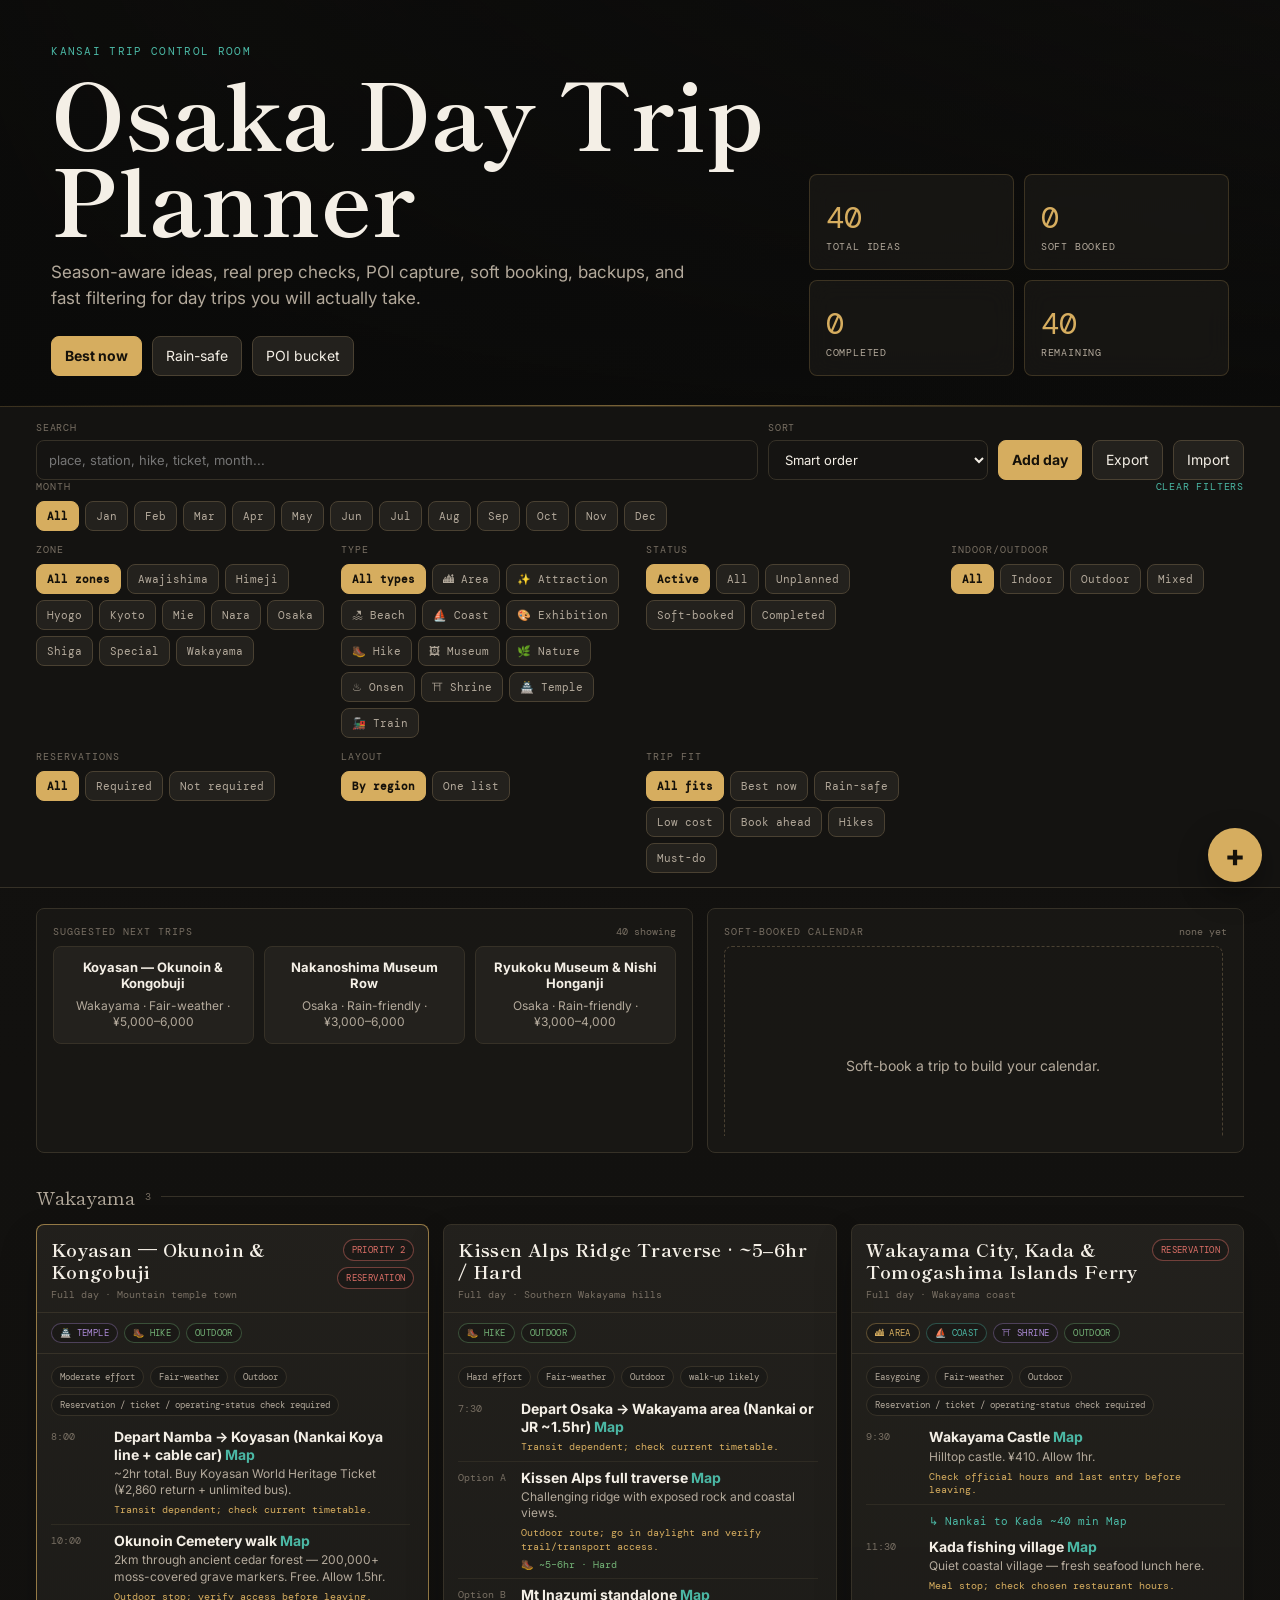
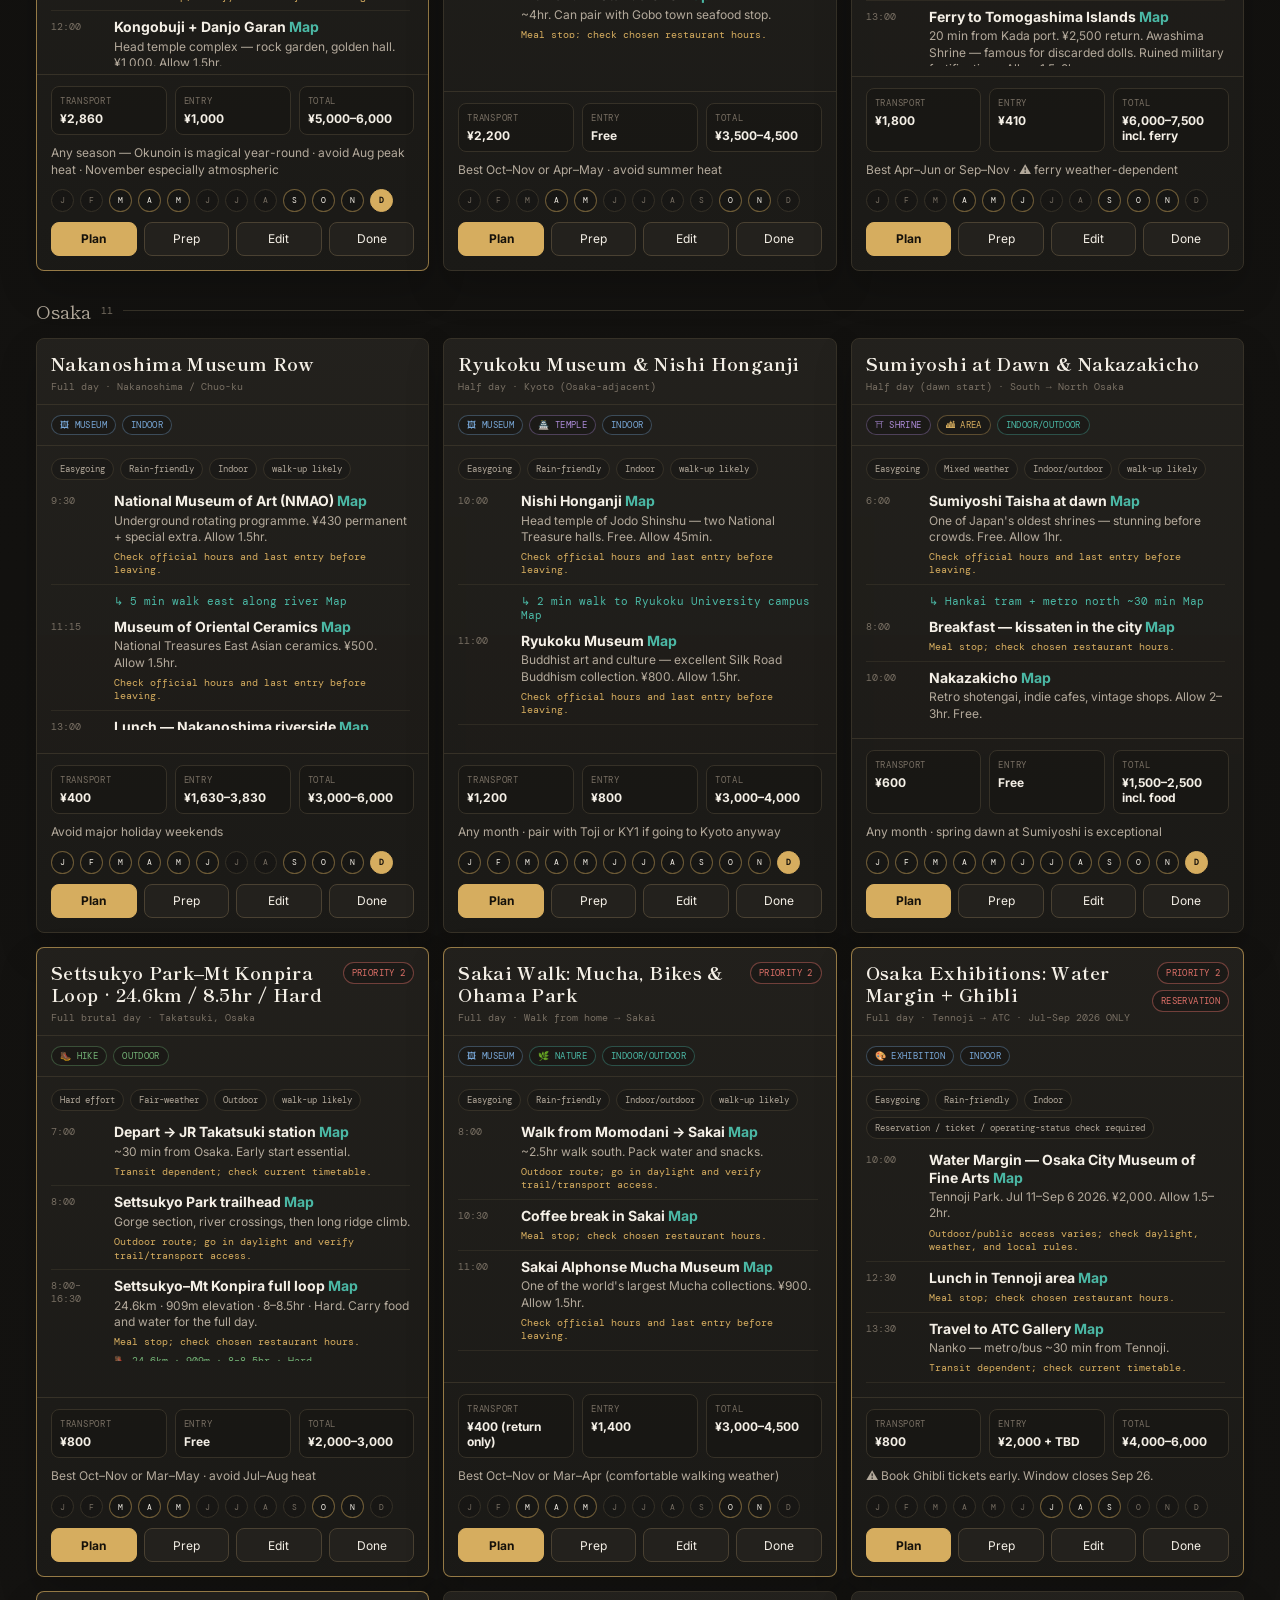
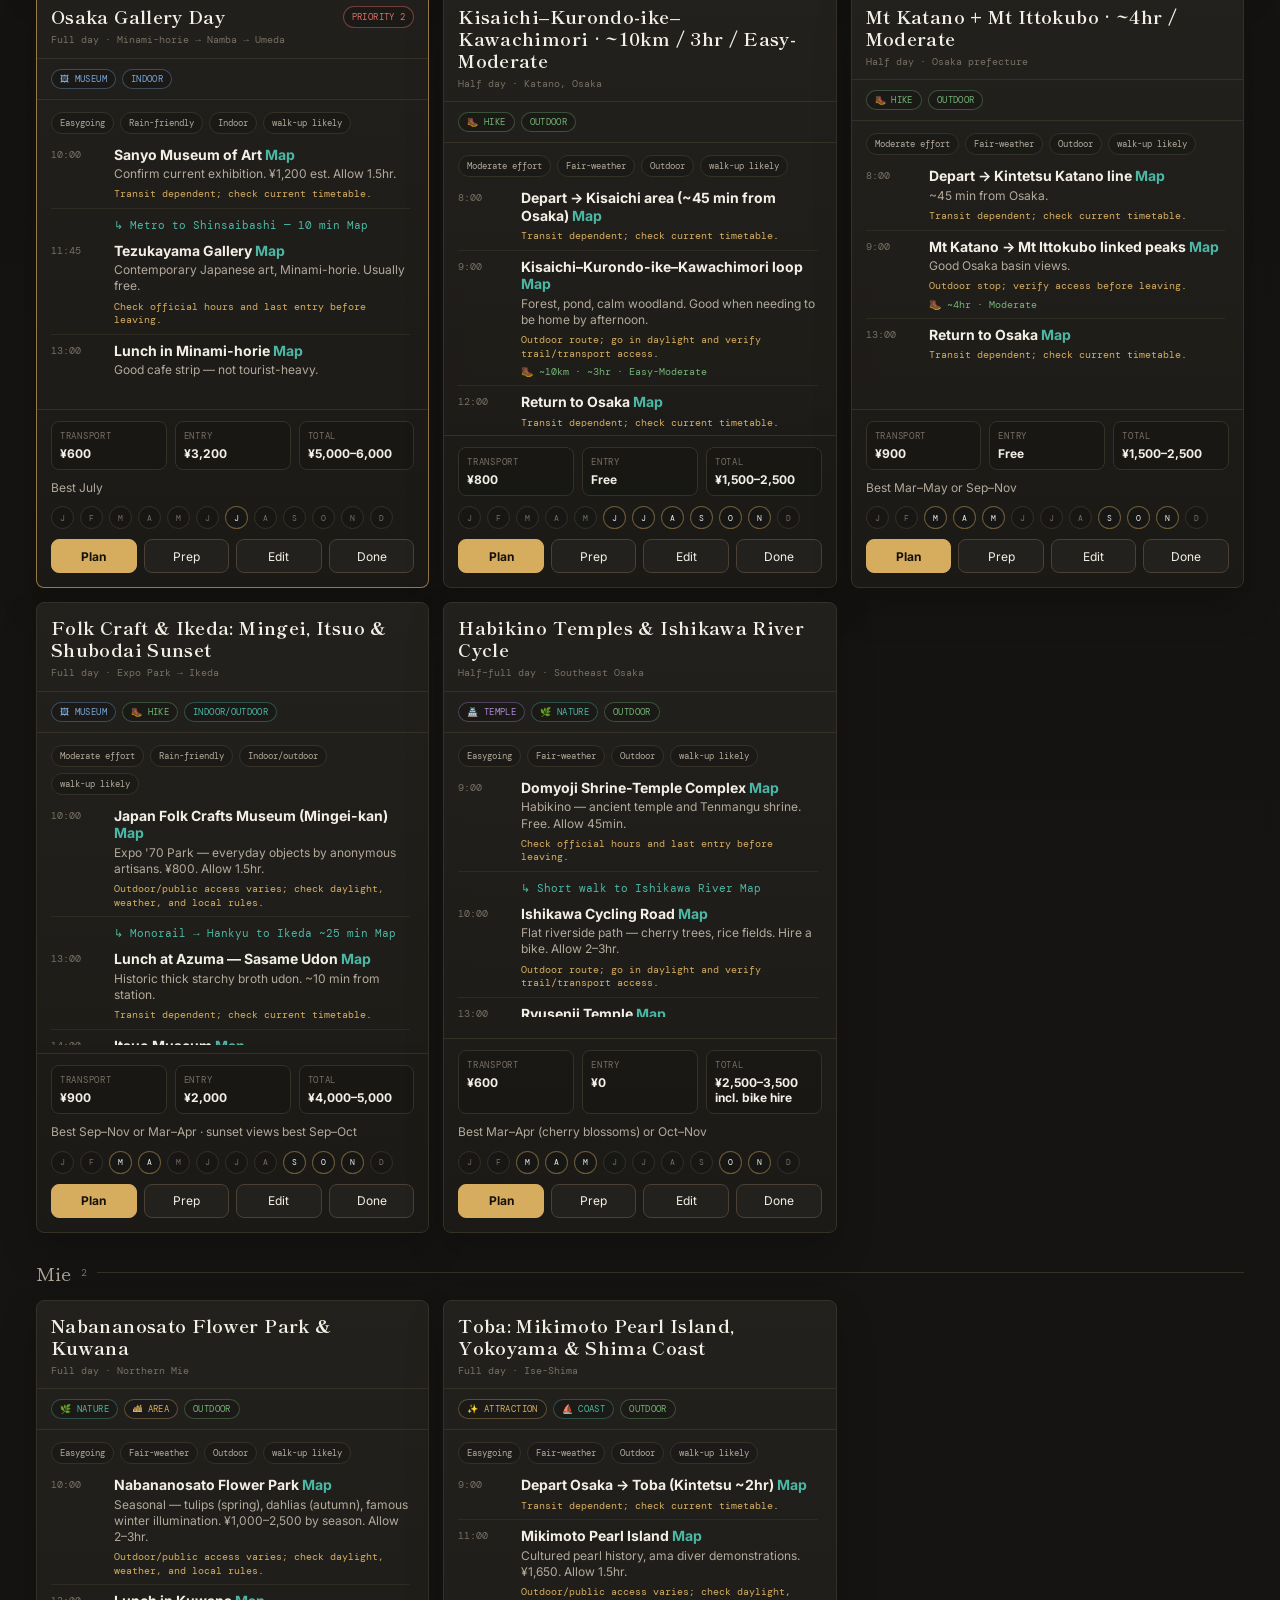
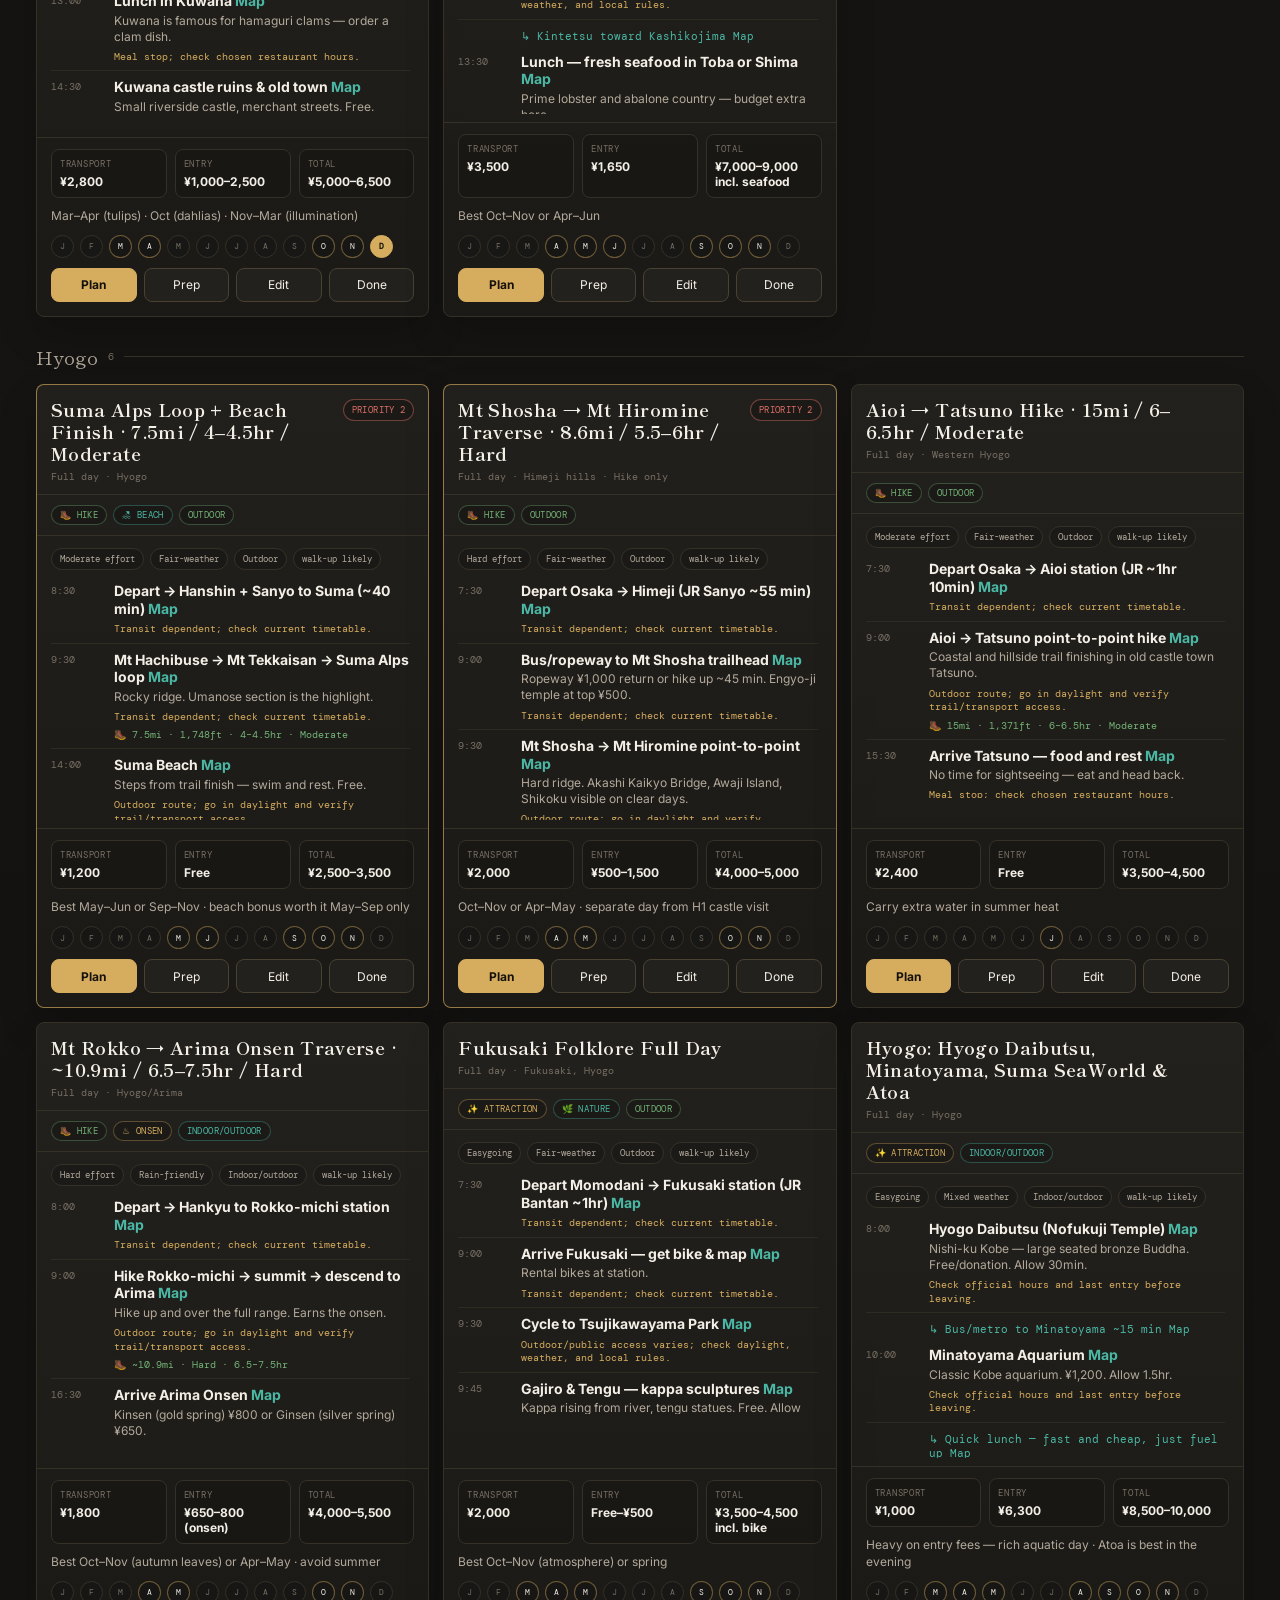
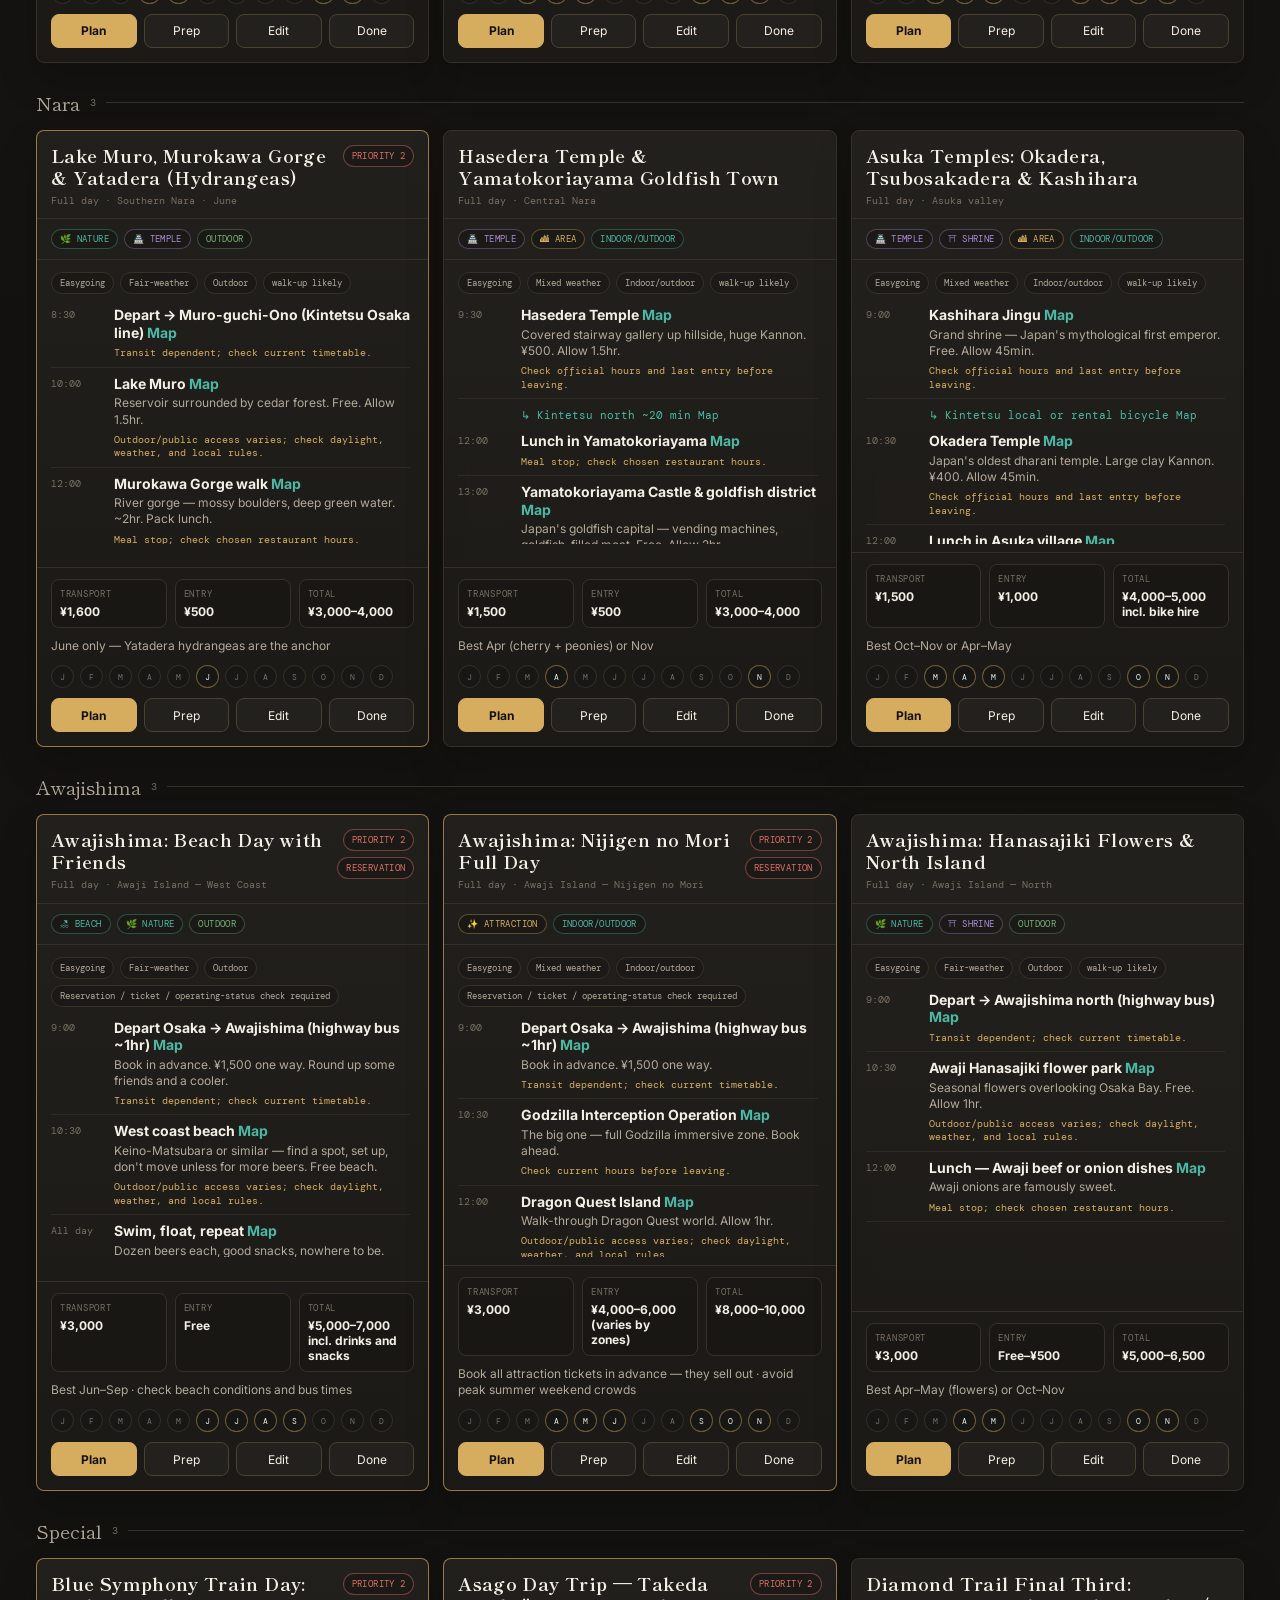
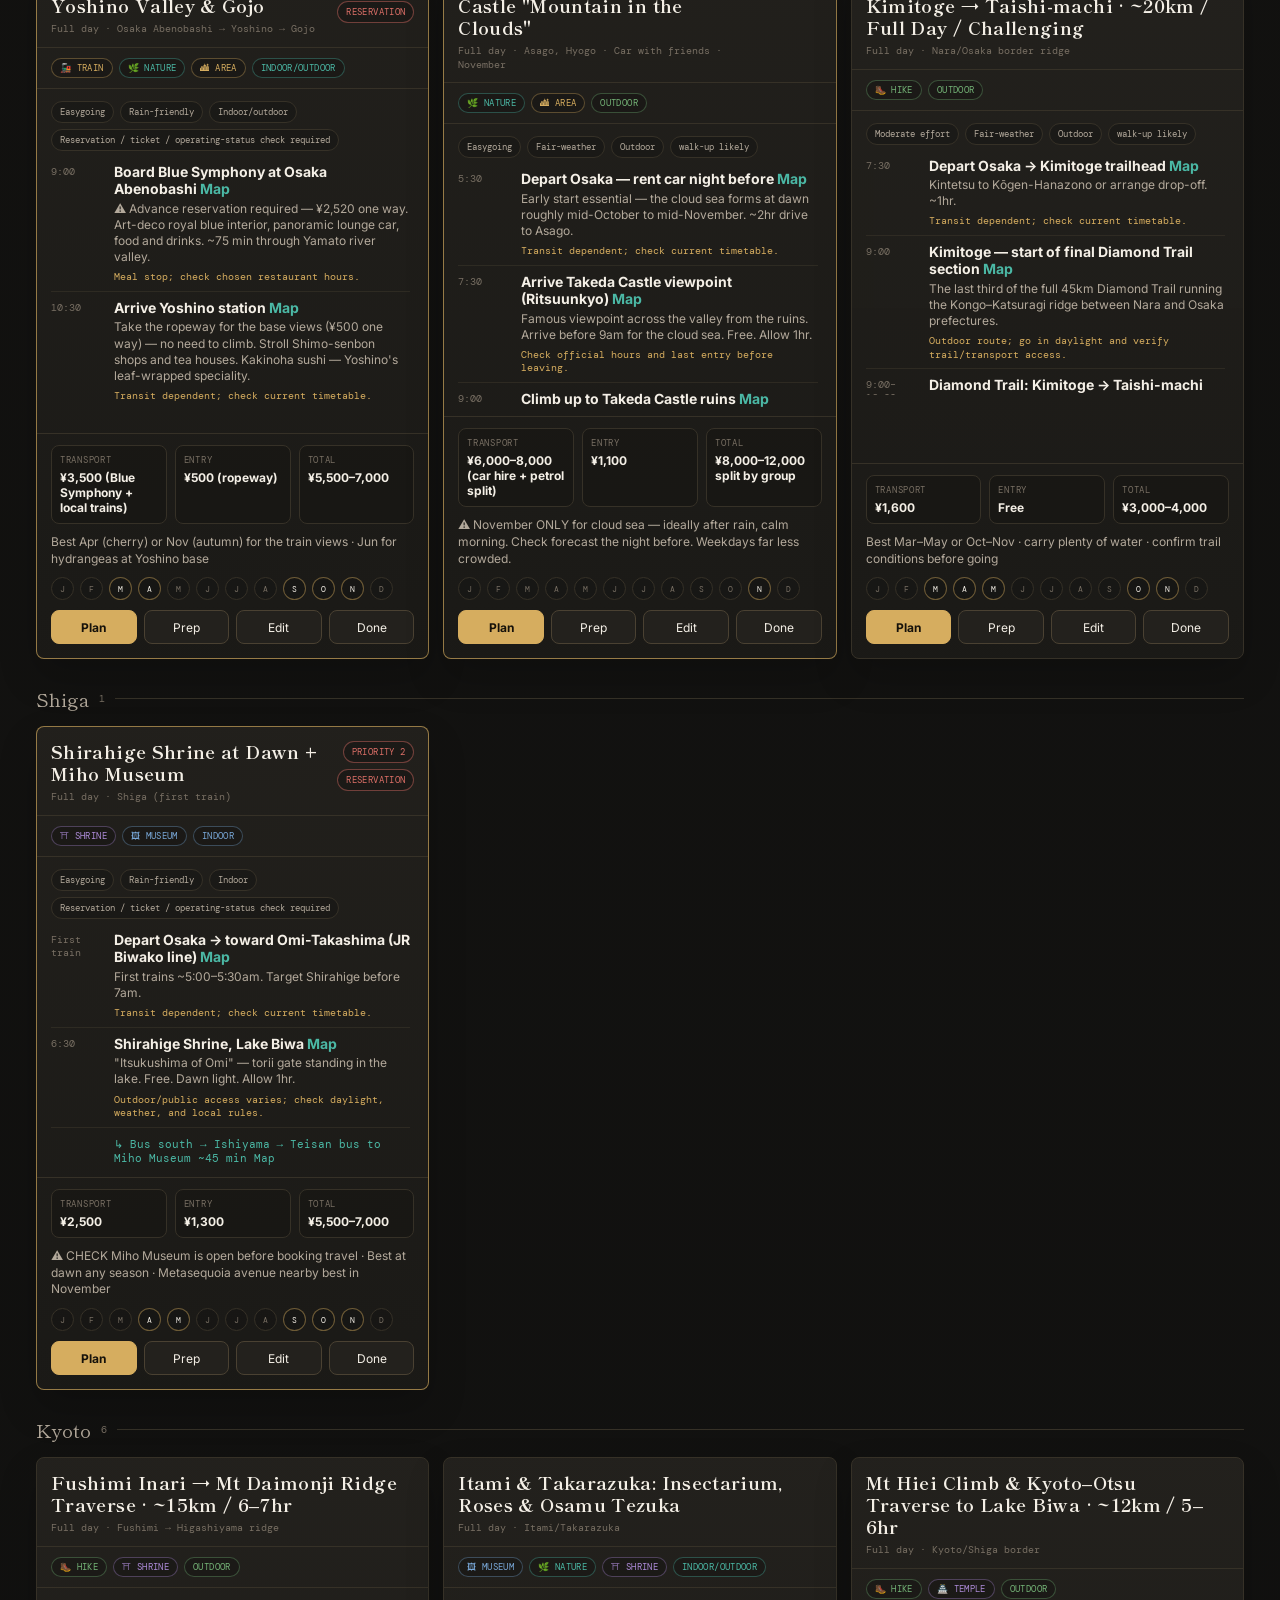
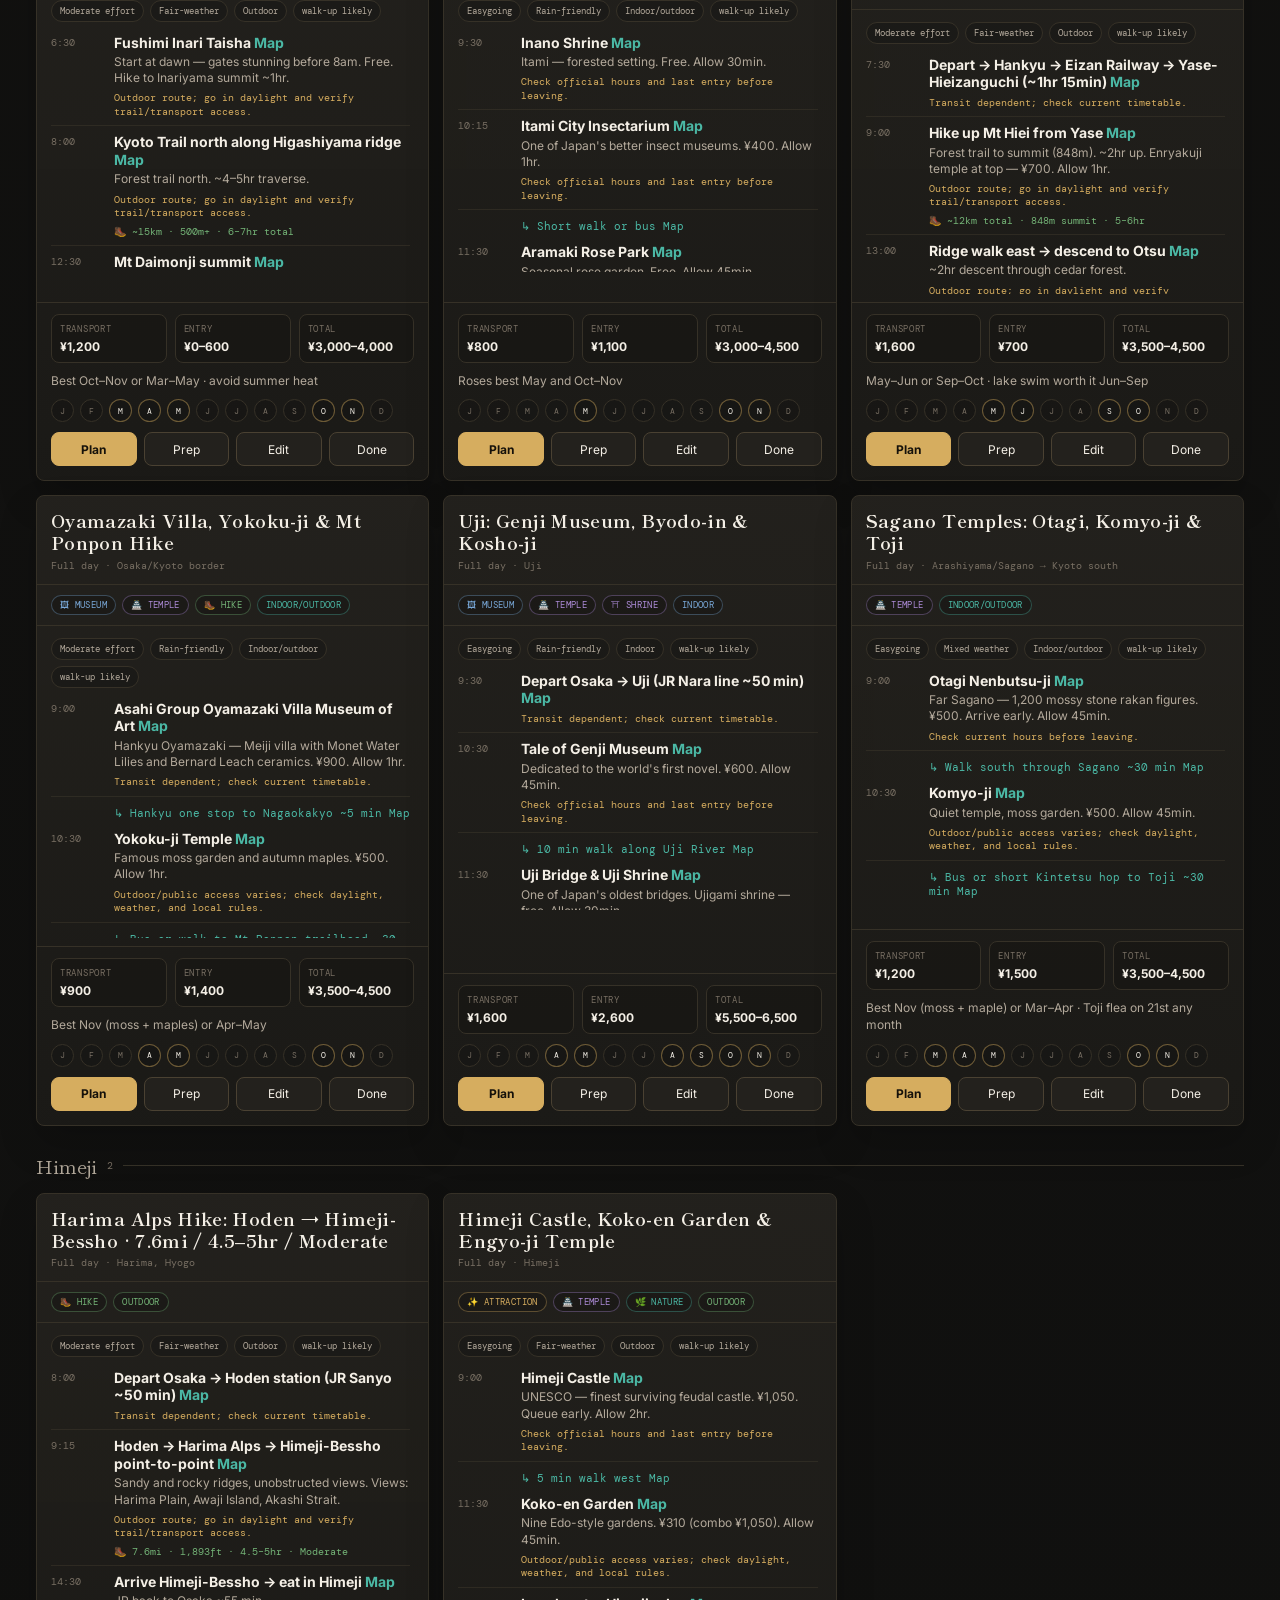
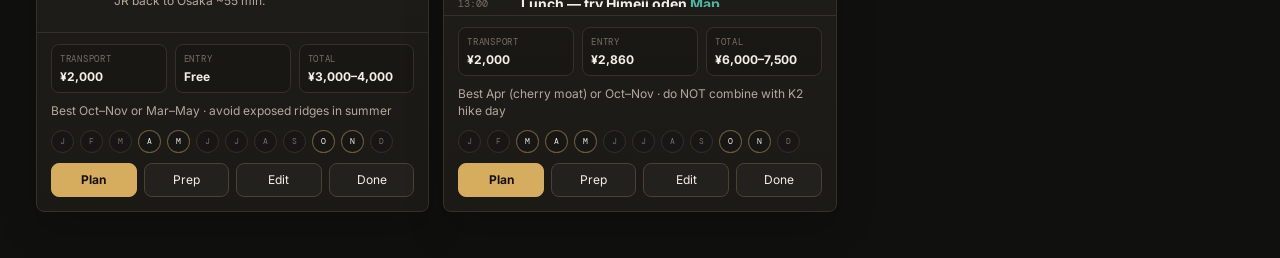
==== commit 8db3d0c1: "Add friend review planning features" ====
--- a/index.html
+++ b/index.html
@@ -43,7 +43,7 @@
             <span>Sort</span>
             <select id="sortSelect">
               <option value="smart">Smart order</option>
-              <option value="priority">Priority</option>
+              <option value="priority">Priority: 1 first</option>
               <option value="costLow">Cost low to high</option>
               <option value="costHigh">Cost high to low</option>
               <option value="difficulty">Difficulty</option>
@@ -80,6 +80,18 @@
             <div class="pill-row" id="statusPills"></div>
           </div>
           <div class="filter-block">
+            <div class="filter-head"><span>Indoor/outdoor</span></div>
+            <div class="pill-row" id="environmentPills"></div>
+          </div>
+          <div class="filter-block">
+            <div class="filter-head"><span>Reservations</span></div>
+            <div class="pill-row" id="reservationPills"></div>
+          </div>
+          <div class="filter-block">
+            <div class="filter-head"><span>Layout</span></div>
+            <div class="pill-row" id="viewPills"></div>
+          </div>
+          <div class="filter-block">
             <div class="filter-head"><span>Trip fit</span></div>
             <div class="pill-row" id="quickPills"></div>
           </div>
@@ -116,7 +128,7 @@
           <p class="eyebrow">Day plan</p>
           <h2 id="dayDialogTitle">Add day plan</h2>
         </div>
-        <button class="icon-btn" value="cancel" aria-label="Close">×</button>
+        <button type="button" class="icon-btn" data-action="close-day" aria-label="Close">×</button>
       </div>
       <input type="hidden" id="dayId">
       <div class="form-grid">
@@ -129,11 +141,16 @@
         <label>Total estimate<input id="dayTotal" placeholder="¥4,000-5,000"></label>
         <label>Priority
           <select id="dayPriority">
-            <option value="1">1 - someday</option>
-            <option value="2">2 - normal</option>
-            <option value="3">3 - strong</option>
-            <option value="4">4 - must do</option>
-            <option value="5">5 - urgent window</option>
+            <option value="1">1 - highest</option>
+            <option value="2">2</option>
+            <option value="3">3</option>
+            <option value="4">4</option>
+            <option value="5">5</option>
+            <option value="6">6</option>
+            <option value="7">7</option>
+            <option value="8">8</option>
+            <option value="9">9</option>
+            <option value="10">10 - lowest</option>
           </select>
         </label>
         <label>Difficulty
@@ -150,7 +167,15 @@
             <option value="fair-weather">Fair-weather</option>
           </select>
         </label>
+        <label>Indoor/outdoor
+          <select id="dayEnvironment">
+            <option value="indoor">Indoor</option>
+            <option value="outdoor">Outdoor</option>
+            <option value="mixed">Mixed</option>
+          </select>
+        </label>
         <label>Tickets / reservations<input id="dayReservation" placeholder="walk-up likely, book ahead..."></label>
+        <label class="check-label"><input id="dayReservationRequired" type="checkbox"> Reservation required</label>
         <label>Hours<input id="dayHours" placeholder="Verify official hours before leaving"></label>
         <label>Closed days / risk<input id="dayClosed" placeholder="Check closed days and last entry"></label>
       </div>
@@ -164,10 +189,11 @@
         <button type="button" class="btn small" data-action="add-stop">Add stop</button>
       </div>
       <div class="stops-editor" id="stopsEditor"></div>
+      <p class="form-help">Each stop can store opening hours and a maps link. Leave maps blank to auto-generate a Google Maps search link.</p>
       <div class="modal-actions split">
         <button type="button" class="btn danger" data-action="delete-day" id="deleteDayBtn">Delete</button>
         <div>
-          <button class="btn" value="cancel">Cancel</button>
+          <button type="button" class="btn" data-action="close-day">Cancel</button>
           <button class="btn primary" value="default" type="submit">Save plan</button>
         </div>
       </div>
@@ -181,7 +207,7 @@
           <p class="eyebrow">Soft book</p>
           <h2 id="planTitle">Choose a date window</h2>
         </div>
-        <button class="icon-btn" value="cancel" aria-label="Close">×</button>
+        <button type="button" class="icon-btn" data-action="close-plan" aria-label="Close">×</button>
       </div>
       <div class="form-grid compact">
         <label>Month<select id="planMonth"></select></label>
@@ -189,7 +215,7 @@
       </div>
       <label class="full-label">Trip note<input id="planNote" placeholder="weekday, friends, ticket drop, weather trigger..."></label>
       <div class="modal-actions">
-        <button class="btn" value="cancel">Cancel</button>
+        <button type="button" class="btn" data-action="close-plan">Cancel</button>
         <button class="btn primary" value="default" type="submit">Soft book</button>
       </div>
     </form>
@@ -202,7 +228,7 @@
           <p class="eyebrow">Capture loose ideas</p>
           <h2>POI Bucket</h2>
         </div>
-        <button class="icon-btn" value="cancel" aria-label="Close">×</button>
+        <button type="button" class="icon-btn" data-action="close-poi" aria-label="Close">×</button>
       </div>
       <div class="poi-layout">
         <section>
--- a/styles.css
+++ b/styles.css
@@ -589,6 +589,9 @@
 .tag.temple, .tag.shrine { color: var(--violet); border-color: rgba(173, 139, 216, .35); }
 .tag.nature, .tag.beach, .tag.coast { color: var(--teal); border-color: rgba(75, 184, 165, .35); }
 .tag.attraction, .tag.area, .tag.food, .tag.onsen, .tag.train { color: var(--gold); border-color: rgba(214, 173, 95, .35); }
+.tag.indoor { color: var(--blue); border-color: rgba(121, 168, 216, .35); }
+.tag.outdoor { color: var(--green); border-color: rgba(116, 180, 119, .35); }
+.tag.mixed { color: var(--teal); border-color: rgba(75, 184, 165, .35); }
 
 .trip-body {
   padding: 12px 14px 8px;
@@ -614,7 +617,7 @@
 
 .stop {
   display: grid;
-  grid-template-columns: 54px 1fr;
+  grid-template-columns: 54px minmax(0, 1fr);
   gap: 9px;
   padding-bottom: 7px;
   border-bottom: 1px solid rgba(54, 49, 39, .7);
@@ -641,6 +644,14 @@
   margin-top: 3px;
   color: var(--muted);
   font-size: 12px;
+  line-height: 1.35;
+}
+
+.stop-hours {
+  margin-top: 5px;
+  color: var(--gold);
+  font-family: "DM Mono", monospace;
+  font-size: 10px;
   line-height: 1.35;
 }
 
@@ -761,12 +772,17 @@
   z-index: 30;
   width: 54px;
   height: 54px;
+  display: inline-grid;
+  place-items: center;
+  padding: 0;
   border: 0;
   border-radius: 50%;
   background: var(--gold);
   color: #15110a;
   font-size: 30px;
   font-weight: 800;
+  line-height: 1;
+  text-align: center;
   box-shadow: 0 12px 30px rgba(0, 0, 0, .35);
 }
 
@@ -868,7 +884,7 @@
 
 .stop-edit-row {
   display: grid;
-  grid-template-columns: 82px 1fr 1.7fr auto;
+  grid-template-columns: 74px minmax(150px, 1fr) minmax(180px, 1.2fr) minmax(150px, .8fr) minmax(180px, 1fr) auto;
   gap: 7px;
   align-items: start;
 }
@@ -876,6 +892,31 @@
 .stop-edit-row input {
   min-height: 36px;
   padding: 8px 9px;
+}
+
+.check-label {
+  align-content: end;
+  grid-template-columns: 18px 1fr;
+  gap: 8px;
+  min-height: 40px;
+  color: var(--ink);
+  font-family: Inter, system-ui, sans-serif;
+  font-size: 13px;
+  letter-spacing: 0;
+  text-transform: none;
+}
+
+.check-label input {
+  width: 17px;
+  min-height: 17px;
+  align-self: center;
+}
+
+.form-help {
+  margin: 10px 0 0;
+  color: var(--faint);
+  font-size: 12px;
+  line-height: 1.4;
 }
 
 .modal-actions {
